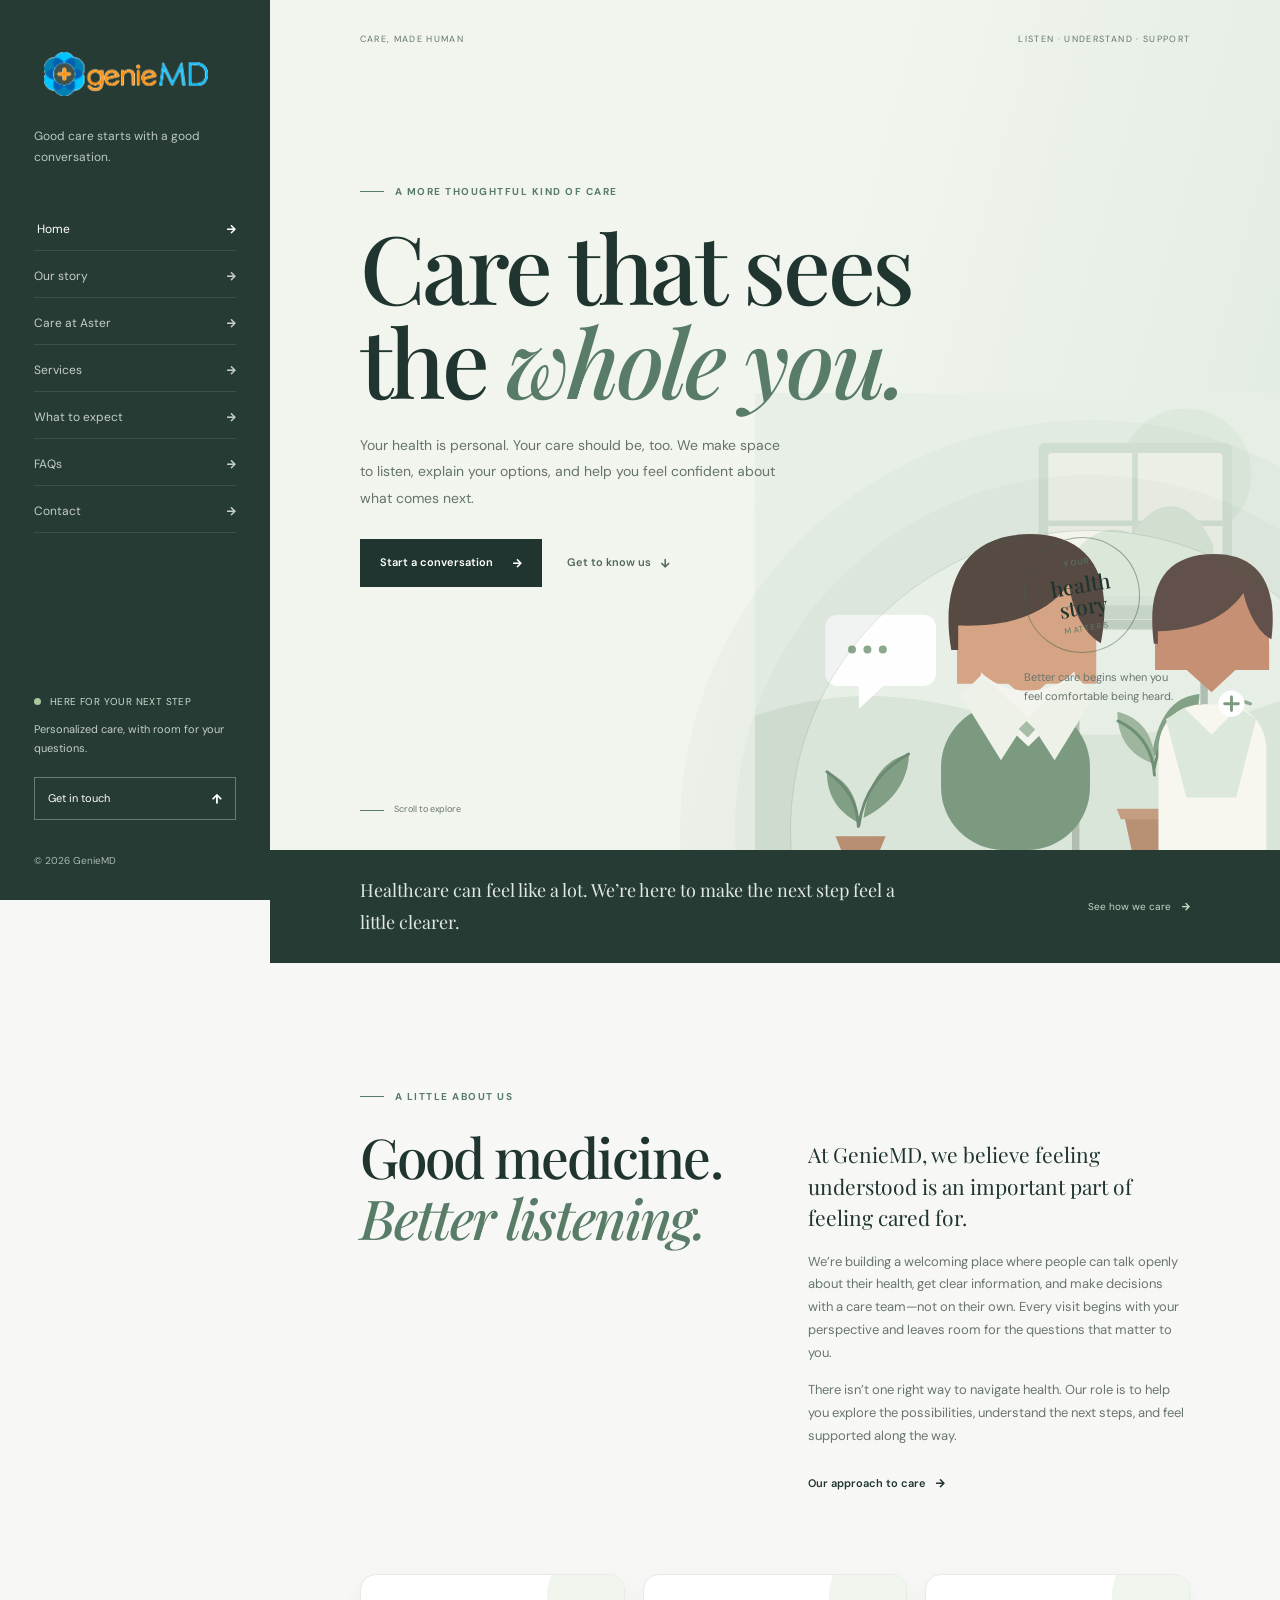
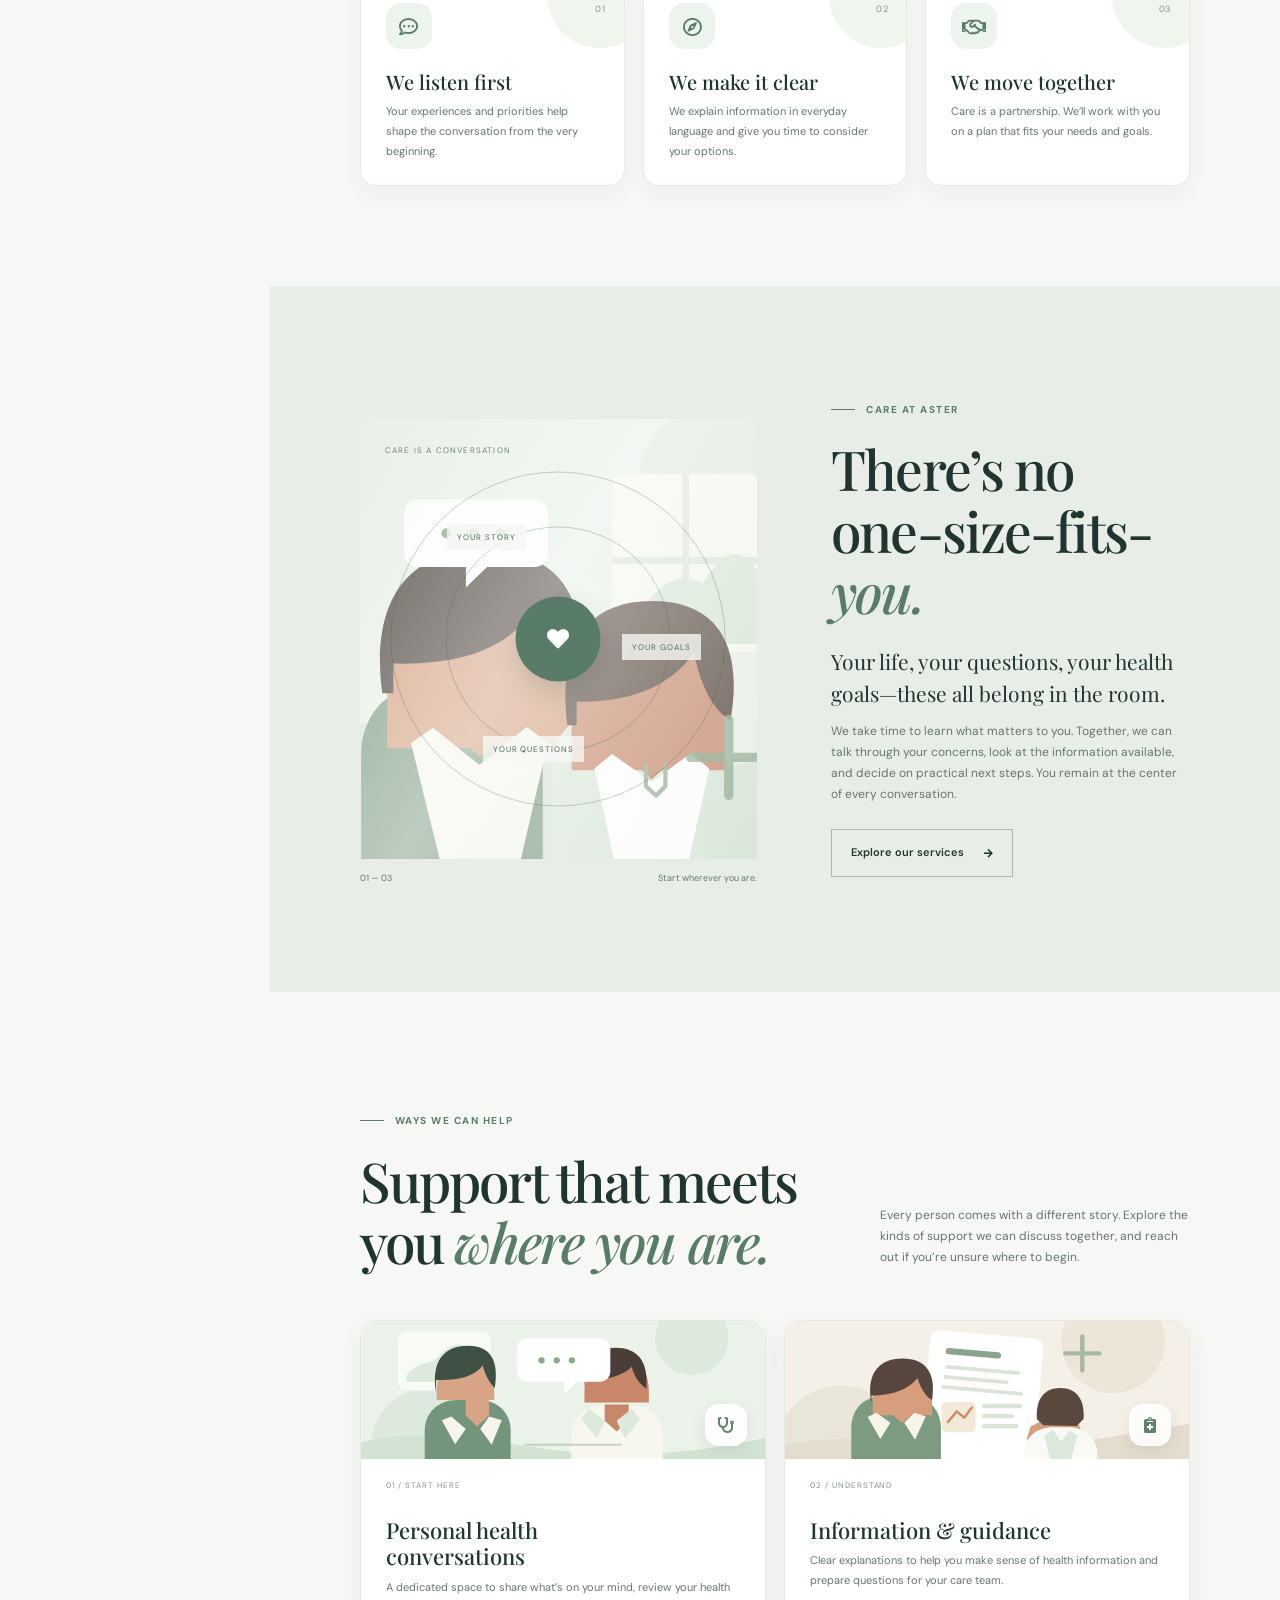
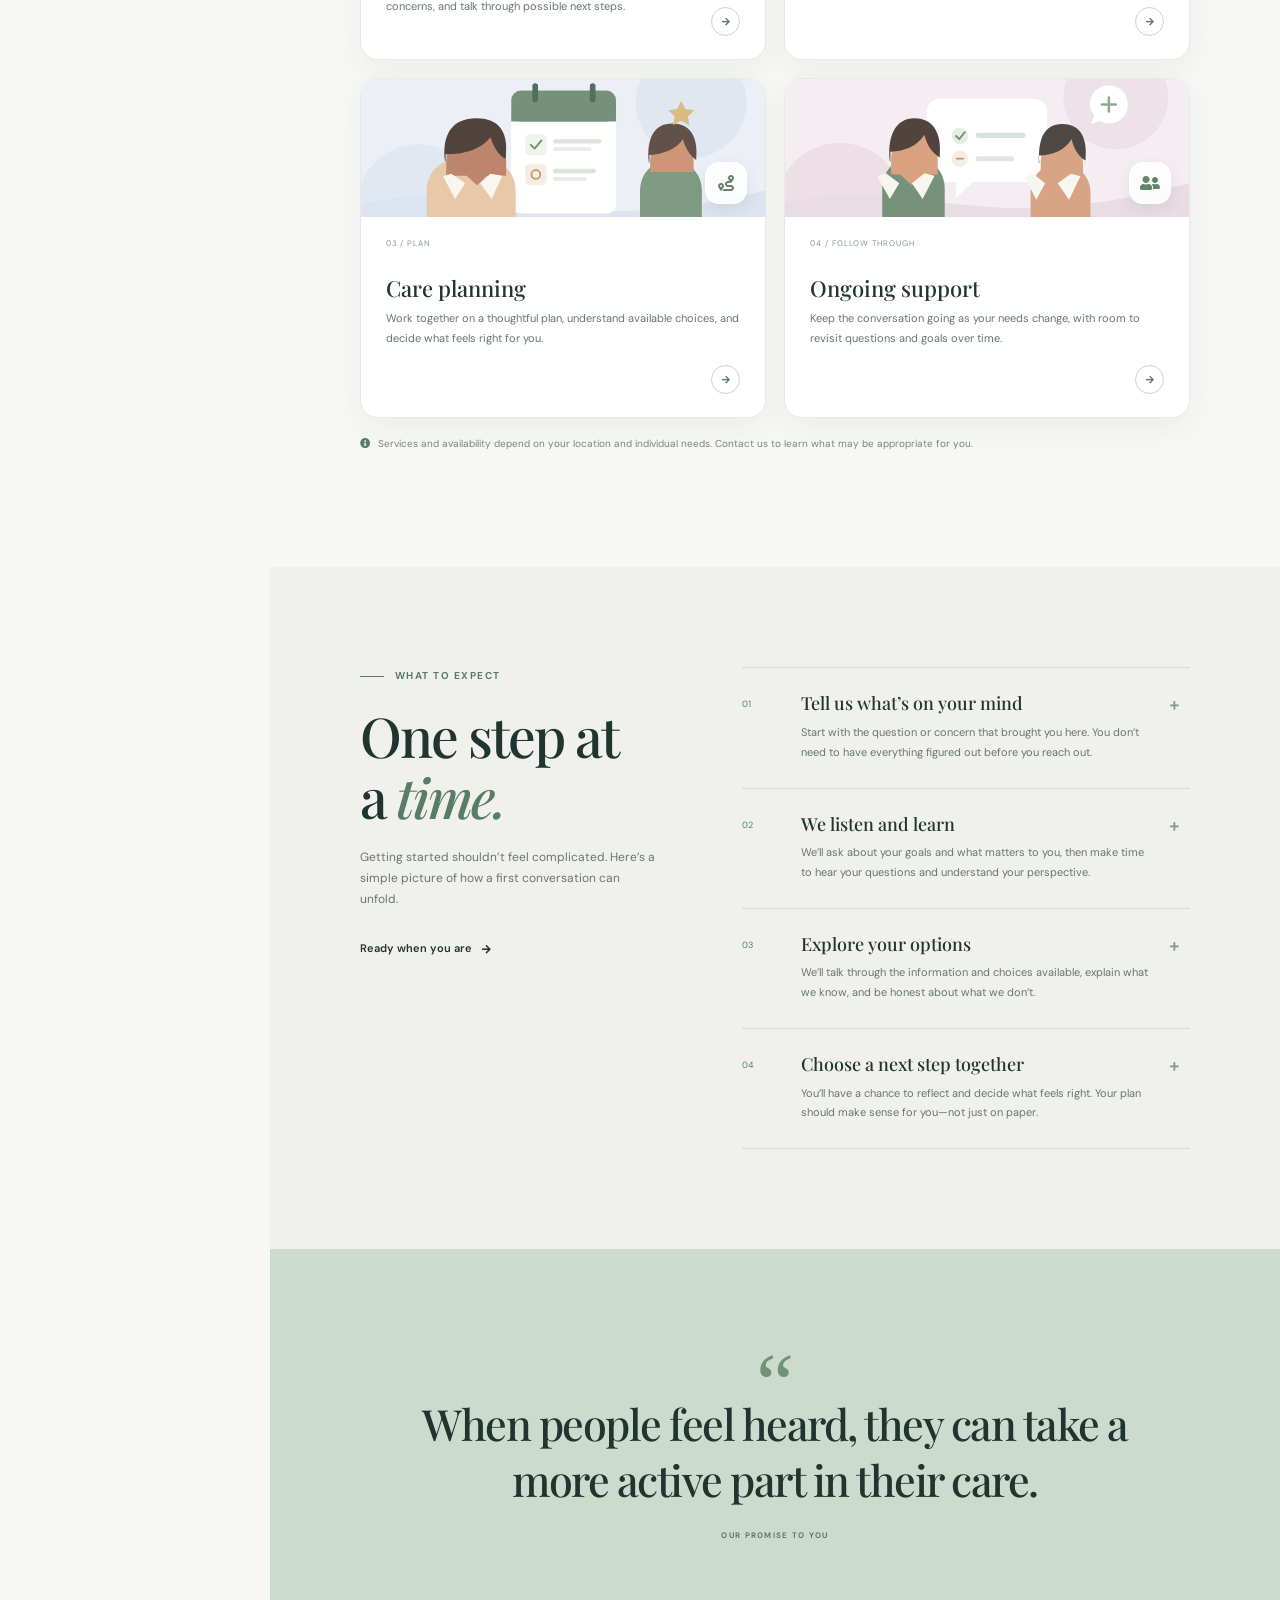
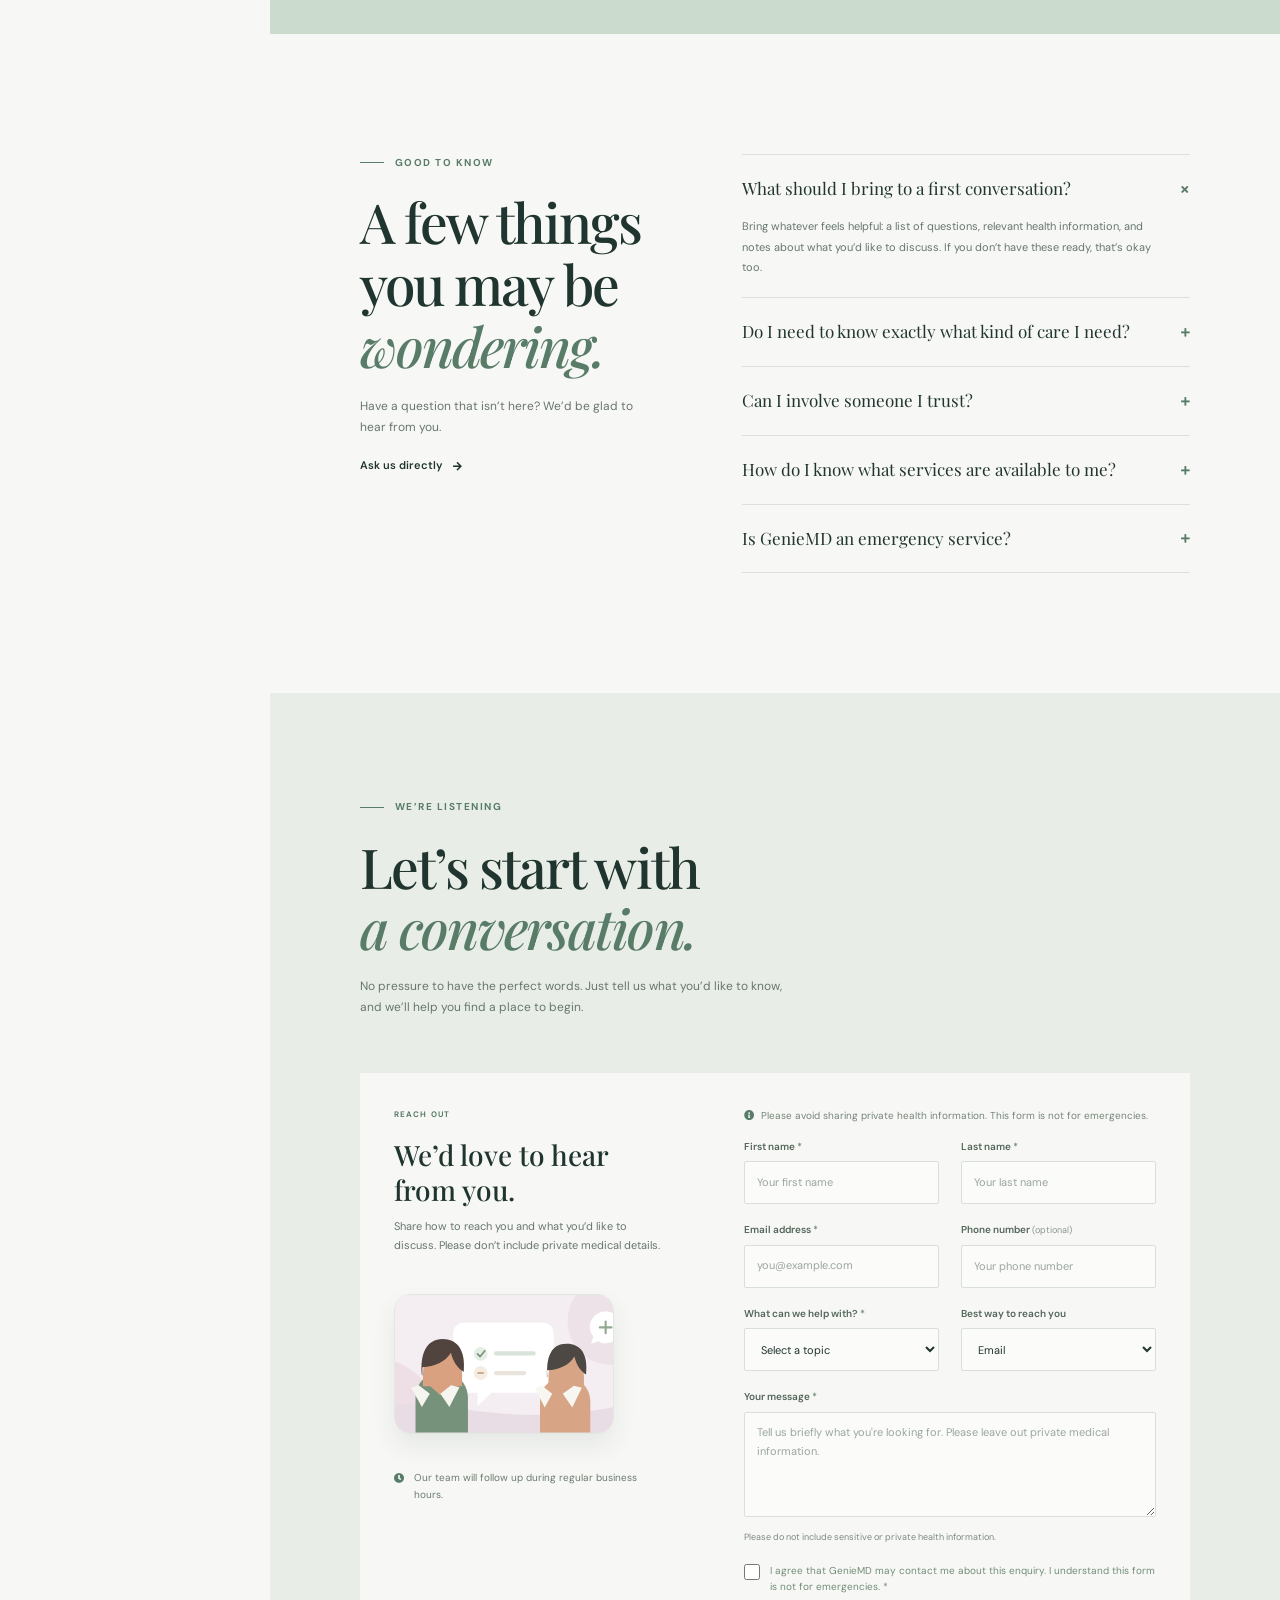
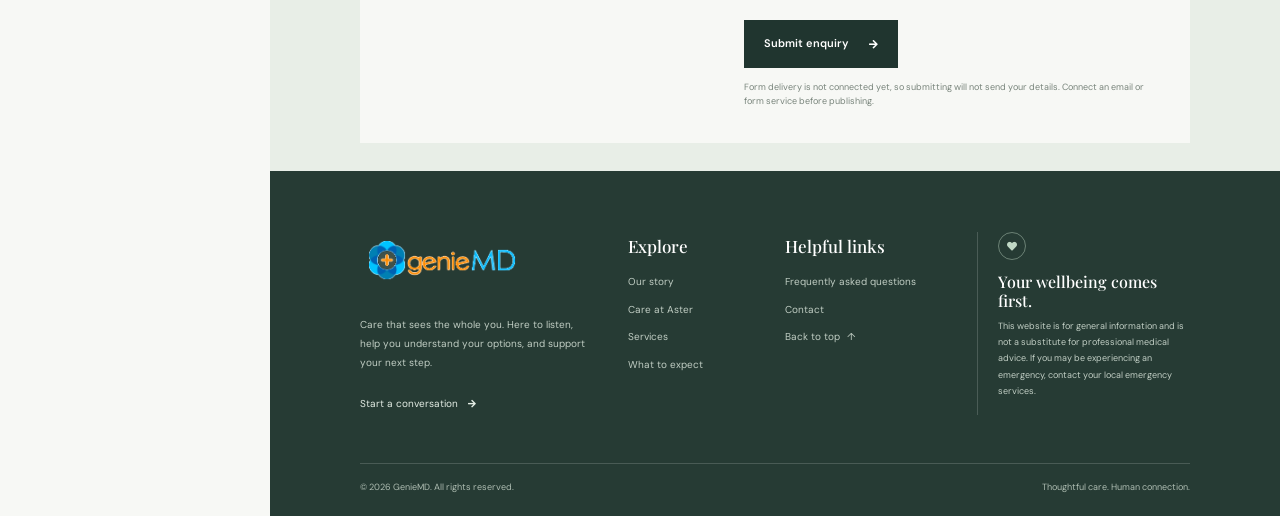
==== index.html @ 35a4fa25 "doc 1" ====
<!DOCTYPE html>
<html lang="en">
  <head>
    <meta charset="UTF-8" />
    <meta name="viewport" content="width=device-width, initial-scale=1.0" />
    <meta name="description" content="Thoughtful, whole-person care that helps you feel heard, informed, and supported at every step." />
    <meta name="theme-color" content="#f7f8f5" />
    <title>GenieMD | Care that sees the whole you</title>
    <link rel="stylesheet" href="css/all.min.css" />
    <link rel="stylesheet" href="css/bootstrap.min.css" />
    <link rel="stylesheet" href="css/clinic.css" />
  </head>
  <body>
    <button class="menu-toggle" type="button" aria-label="Open navigation" aria-expanded="false">
      <i class="fas fa-bars" aria-hidden="true"></i>
    </button>
    <div class="page-shell">
      <aside class="sidebar" id="site-navigation">
        <a class="brand" href="#home" aria-label="GenieMD home">
          <img class="brand-logo" src="img/geniemd-logo.png" alt="GenieMD" />
        </a>
        <p class="sidebar-note">Good care starts with a good conversation.</p>
        <nav aria-label="Main navigation">
          <a class="nav-link active" href="#home"><span>Home</span><i class="fas fa-arrow-right"></i></a>
          <a class="nav-link" href="#about"><span>Our story</span><i class="fas fa-arrow-right"></i></a>
          <a class="nav-link" href="#care"><span>Care at Aster</span><i class="fas fa-arrow-right"></i></a>
          <a class="nav-link" href="#services"><span>Services</span><i class="fas fa-arrow-right"></i></a>
          <a class="nav-link" href="#approach"><span>What to expect</span><i class="fas fa-arrow-right"></i></a>
          <a class="nav-link" href="#faq"><span>FAQs</span><i class="fas fa-arrow-right"></i></a>
          <a class="nav-link" href="#contact"><span>Contact</span><i class="fas fa-arrow-right"></i></a>
        </nav>
        <div class="sidebar-bottom">
          <span class="open-indicator"><span></span> Here for your next step</span>
          <p>Personalized care, with room for your questions.</p>
          <a class="sidebar-cta" href="#contact">Get in touch <i class="fas fa-arrow-up"></i></a>
          <small>© 2026 GenieMD</small>
        </div>
      </aside>

      <main>
        <section class="hero section" id="home">
          <img class="hero-illustration" src="img/hero-care.svg" alt="" aria-hidden="true" />
          <div class="hero-topline"><span>CARE, MADE HUMAN</span><span>LISTEN · UNDERSTAND · SUPPORT</span></div>
          <div class="hero-content">
            <p class="eyebrow"><span class="eyebrow-line"></span> A more thoughtful kind of care</p>
            <h1>Care that sees<br />the <em>whole you.</em></h1>
            <p class="hero-copy">Your health is personal. Your care should be, too. We make space to listen, explain your options, and help you feel confident about what comes next.</p>
            <div class="hero-actions">
              <a class="button button-dark" href="#contact">Start a conversation <i class="fas fa-arrow-right"></i></a>
              <a class="text-link" href="#about">Get to know us <i class="fas fa-arrow-down"></i></a>
            </div>
          </div>
          <div class="hero-aside">
            <div class="hero-stamp"><span>YOUR</span><strong>health<br />story</strong><span>MATTERS</span></div>
            <p>Better care begins when you feel comfortable being heard.</p>
          </div>
          <a class="scroll-cue" href="#about"><span></span> Scroll to explore</a>
        </section>

        <section class="intro-band">
          <p>Healthcare can feel like a lot. We’re here to make the next step feel a little clearer.</p>
          <a href="#care">See how we care <i class="fas fa-arrow-right"></i></a>
        </section>

        <section class="section story-section" id="about">
          <div class="section-heading">
            <p class="eyebrow"><span class="eyebrow-line"></span> A little about us</p>
            <h2>Good medicine.<br /><em>Better listening.</em></h2>
          </div>
          <div class="story-copy">
            <p class="lead-copy">At GenieMD, we believe feeling understood is an important part of feeling cared for.</p>
            <p>We’re building a welcoming place where people can talk openly about their health, get clear information, and make decisions with a care team—not on their own. Every visit begins with your perspective and leaves room for the questions that matter to you.</p>
            <p>There isn’t one right way to navigate health. Our role is to help you explore the possibilities, understand the next steps, and feel supported along the way.</p>
            <a class="text-link dark-link" href="#approach">Our approach to care <i class="fas fa-arrow-right"></i></a>
          </div>
          <div class="values-row">
            <article class="value-card"><span>01</span><i class="far fa-comment-dots"></i><h3>We listen first</h3><p>Your experiences and priorities help shape the conversation from the very beginning.</p></article>
            <article class="value-card"><span>02</span><i class="far fa-compass"></i><h3>We make it clear</h3><p>We explain information in everyday language and give you time to consider your options.</p></article>
            <article class="value-card"><span>03</span><i class="far fa-handshake"></i><h3>We move together</h3><p>Care is a partnership. We’ll work with you on a plan that fits your needs and goals.</p></article>
          </div>
        </section>

        <section class="care-section section" id="care">
          <div class="care-visual">
            <div class="care-visual-inner">
              <img class="care-visual-art" src="img/care-team.svg" alt="A patient and care professional talking together" loading="lazy" />
              <span class="care-visual-wash" aria-hidden="true"></span>
              <span class="visual-label">CARE IS A CONVERSATION</span>
              <div class="orbit orbit-one"></div><div class="orbit orbit-two"></div>
              <div class="orbit-center"><i class="fas fa-heart"></i></div>
              <span class="orbit-word word-one">YOUR STORY</span><span class="orbit-word word-two">YOUR GOALS</span>
              <span class="orbit-word word-three">YOUR QUESTIONS</span>
            </div>
            <div class="visual-caption"><span>01 — 03</span><span>Start wherever you are.</span></div>
          </div>
          <div class="care-copy">
            <p class="eyebrow"><span class="eyebrow-line"></span> Care at Aster</p>
            <h2>There’s no<br />one-size-fits-<em>you.</em></h2>
            <p class="lead-copy">Your life, your questions, your health goals—these all belong in the room.</p>
            <p>We take time to learn what matters to you. Together, we can talk through your concerns, look at the information available, and decide on practical next steps. You remain at the center of every conversation.</p>
            <a class="button button-outline" href="#services">Explore our services <i class="fas fa-arrow-right"></i></a>
          </div>
        </section>

        <section class="services-section section" id="services">
          <div class="section-heading section-heading-wide">
            <div><p class="eyebrow"><span class="eyebrow-line"></span> Ways we can help</p><h2>Support that meets<br />you <em>where you are.</em></h2></div>
            <p>Every person comes with a different story. Explore the kinds of support we can discuss together, and reach out if you’re unsure where to begin.</p>
          </div>
          <div class="service-grid">
            <article class="service-card service-featured">
              <div class="service-art"><img src="img/service-conversation.svg" alt="A patient and care professional having a friendly conversation" loading="lazy" /><span class="service-icon"><i class="fas fa-stethoscope" aria-hidden="true"></i></span></div>
              <div class="service-number">01 / START HERE</div>
              <h3>Personal health conversations</h3>
              <p>A dedicated space to share what’s on your mind, review your health concerns, and talk through possible next steps.</p>
              <a href="#contact" aria-label="Ask about personal health conversations"><i class="fas fa-arrow-right"></i></a>
            </article>
            <article class="service-card">
              <div class="service-art"><img src="img/service-guidance.svg" alt="A care professional explaining a health report" loading="lazy" /><span class="service-icon"><i class="fas fa-notes-medical" aria-hidden="true"></i></span></div>
              <div class="service-number">02 / UNDERSTAND</div>
              <h3>Information &amp; guidance</h3>
              <p>Clear explanations to help you make sense of health information and prepare questions for your care team.</p>
              <a href="#contact" aria-label="Ask about information and guidance"><i class="fas fa-arrow-right"></i></a>
            </article>
            <article class="service-card">
              <div class="service-art"><img src="img/service-planning.svg" alt="A care plan with a calendar and check marks" loading="lazy" /><span class="service-icon"><i class="fas fa-route" aria-hidden="true"></i></span></div>
              <div class="service-number">03 / PLAN</div>
              <h3>Care planning</h3>
              <p>Work together on a thoughtful plan, understand available choices, and decide what feels right for you.</p>
              <a href="#contact" aria-label="Ask about care planning"><i class="fas fa-arrow-right"></i></a>
            </article>
            <article class="service-card">
              <div class="service-art"><img src="img/service-support.svg" alt="A care team staying connected and offering ongoing support" loading="lazy" /><span class="service-icon"><i class="fas fa-user-friends" aria-hidden="true"></i></span></div>
              <div class="service-number">04 / FOLLOW THROUGH</div>
              <h3>Ongoing support</h3>
              <p>Keep the conversation going as your needs change, with room to revisit questions and goals over time.</p>
              <a href="#contact" aria-label="Ask about ongoing support"><i class="fas fa-arrow-right"></i></a>
            </article>
          </div>
          <p class="service-note"><i class="fas fa-info-circle"></i> Services and availability depend on your location and individual needs. Contact us to learn what may be appropriate for you.</p>
        </section>

        <section class="approach-section section" id="approach">
          <div class="approach-heading">
            <p class="eyebrow"><span class="eyebrow-line"></span> What to expect</p>
            <h2>One step at<br />a <em>time.</em></h2>
            <p>Getting started shouldn’t feel complicated. Here’s a simple picture of how a first conversation can unfold.</p>
            <a class="text-link dark-link" href="#contact">Ready when you are <i class="fas fa-arrow-right"></i></a>
          </div>
          <div class="steps-list">
            <article class="step"><span class="step-index">01</span><div><h3>Tell us what’s on your mind</h3><p>Start with the question or concern that brought you here. You don’t need to have everything figured out before you reach out.</p></div><i class="fas fa-plus"></i></article>
            <article class="step"><span class="step-index">02</span><div><h3>We listen and learn</h3><p>We’ll ask about your goals and what matters to you, then make time to hear your questions and understand your perspective.</p></div><i class="fas fa-plus"></i></article>
            <article class="step"><span class="step-index">03</span><div><h3>Explore your options</h3><p>We’ll talk through the information and choices available, explain what we know, and be honest about what we don’t.</p></div><i class="fas fa-plus"></i></article>
            <article class="step"><span class="step-index">04</span><div><h3>Choose a next step together</h3><p>You’ll have a chance to reflect and decide what feels right. Your plan should make sense for you—not just on paper.</p></div><i class="fas fa-plus"></i></article>
          </div>
        </section>

        <section class="quote-section">
          <span class="quote-mark">“</span>
          <blockquote>When people feel heard, they can take a more active part in their care.</blockquote>
          <p>OUR PROMISE TO YOU</p>
        </section>

        <section class="faq-section section" id="faq">
          <div class="faq-heading">
            <p class="eyebrow"><span class="eyebrow-line"></span> Good to know</p>
            <h2>A few things<br />you may be <em>wondering.</em></h2>
            <p>Have a question that isn’t here? We’d be glad to hear from you.</p>
            <a class="text-link dark-link" href="#contact">Ask us directly <i class="fas fa-arrow-right"></i></a>
          </div>
          <div class="faq-list">
            <details open><summary>What should I bring to a first conversation?<i class="fas fa-plus"></i></summary><p>Bring whatever feels helpful: a list of questions, relevant health information, and notes about what you’d like to discuss. If you don’t have these ready, that’s okay too.</p></details>
            <details><summary>Do I need to know exactly what kind of care I need?<i class="fas fa-plus"></i></summary><p>No. It’s completely fine to start with a question or a general concern. We can learn more about what you’re looking for and discuss appropriate next steps.</p></details>
            <details><summary>Can I involve someone I trust?<i class="fas fa-plus"></i></summary><p>You can let us know if you’d like a support person involved in a conversation. We’ll talk with you about your preferences and respect your privacy.</p></details>
            <details><summary>How do I know what services are available to me?<i class="fas fa-plus"></i></summary><p>Availability can depend on where you live and your individual circumstances. Contact us and we can explain what options may be available in your area.</p></details>
            <details><summary>Is GenieMD an emergency service?<i class="fas fa-plus"></i></summary><p>No. If you may be experiencing a medical emergency, contact your local emergency services or go to the nearest emergency department now.</p></details>
          </div>
        </section>

        <section class="contact-section section" id="contact">
          <div class="contact-top">
            <p class="eyebrow"><span class="eyebrow-line"></span> We’re listening</p>
            <h2>Let’s start with<br /><em>a conversation.</em></h2>
            <p>No pressure to have the perfect words. Just tell us what you’d like to know, and we’ll help you find a place to begin.</p>
          </div>
          <div class="contact-bottom">
            <div class="contact-card"><span>REACH OUT</span><h3>We’d love to hear from you.</h3><p>Share how to reach you and what you’d like to discuss. Please don’t include private medical details.</p><img class="contact-art" src="img/service-support.svg" alt="A care team offering ongoing support" loading="lazy" /><div class="contact-detail"><i class="fas fa-clock"></i><span>Our team will follow up during regular business hours.</span></div></div>
            <form class="contact-form" id="contact-form">
              <p class="form-notice"><i class="fas fa-info-circle"></i> Please avoid sharing private health information. This form is not for emergencies.</p>
              <div class="form-grid">
                <div class="form-field">
                  <label for="contact-first-name">First name <span aria-hidden="true">*</span></label>
                  <input id="contact-first-name" name="first_name" type="text" placeholder="Your first name" autocomplete="given-name" required />
                </div>
                <div class="form-field">
                  <label for="contact-last-name">Last name <span aria-hidden="true">*</span></label>
                  <input id="contact-last-name" name="last_name" type="text" placeholder="Your last name" autocomplete="family-name" required />
                </div>
                <div class="form-field">
                  <label for="contact-email">Email address <span aria-hidden="true">*</span></label>
                  <input id="contact-email" name="email" type="email" placeholder="you@example.com" autocomplete="email" required />
                </div>
                <div class="form-field">
                  <label for="contact-phone">Phone number <span class="optional-label">(optional)</span></label>
                  <input id="contact-phone" name="phone" type="tel" placeholder="Your phone number" autocomplete="tel" />
                </div>
                <div class="form-field">
                  <label for="contact-topic">What can we help with? <span aria-hidden="true">*</span></label>
                  <select id="contact-topic" name="topic" required>
                    <option value="" selected disabled>Select a topic</option>
                    <option value="general-question">General question</option>
                    <option value="services">Services and availability</option>
                    <option value="getting-started">Getting started</option>
                    <option value="follow-up">Following up</option>
                    <option value="other">Something else</option>
                  </select>
                </div>
                <div class="form-field">
                  <label for="contact-preference">Best way to reach you</label>
                  <select id="contact-preference" name="contact_preference">
                    <option value="email" selected>Email</option>
                    <option value="phone">Phone</option>
                    <option value="either">Either is fine</option>
                  </select>
                </div>
                <div class="form-field form-field-full">
                  <label for="contact-message">Your message <span aria-hidden="true">*</span></label>
                  <textarea id="contact-message" name="message" rows="4" maxlength="1000" placeholder="Tell us briefly what you're looking for. Please leave out private medical information." required></textarea>
                  <span class="field-hint">Please do not include sensitive or private health information.</span>
                </div>
                <div class="form-field form-field-full">
                  <label class="consent-label" for="contact-consent">
                    <input id="contact-consent" name="consent" type="checkbox" required />
                    <span>I agree that GenieMD may contact me about this enquiry. I understand this form is not for emergencies. <span aria-hidden="true">*</span></span>
                  </label>
                </div>
              </div>
              <button class="button button-dark" type="submit">Submit enquiry <i class="fas fa-arrow-right"></i></button>
              <p class="form-status" id="contact-form-status" role="status" aria-live="polite"></p>
              <p class="form-delivery-note">Form delivery is not connected yet, so submitting will not send your details. Connect an email or form service before publishing.</p>
            </form>
          </div>
        </section>
        <footer class="page-footer">
          <div class="footer-main">
            <div class="footer-about">
              <a class="brand footer-brand" href="#home" aria-label="GenieMD home">
                <img class="brand-logo" src="img/geniemd-logo.png" alt="GenieMD" />
              </a>
              <p>Care that sees the whole you. Here to listen, help you understand your options, and support your next step.</p>
              <a class="footer-contact-link" href="#contact">Start a conversation <i class="fas fa-arrow-right"></i></a>
            </div>
            <div class="footer-links">
              <h3>Explore</h3>
              <a href="#about">Our story</a>
              <a href="#care">Care at Aster</a>
              <a href="#services">Services</a>
              <a href="#approach">What to expect</a>
            </div>
            <div class="footer-links">
              <h3>Helpful links</h3>
              <a href="#faq">Frequently asked questions</a>
              <a href="#contact">Contact</a>
              <a href="#home">Back to top <span aria-hidden="true">↑</span></a>
            </div>
            <div class="footer-note">
              <span class="footer-note-icon"><i class="fas fa-heart" aria-hidden="true"></i></span>
              <h3>Your wellbeing comes first.</h3>
              <p>This website is for general information and is not a substitute for professional medical advice. If you may be experiencing an emergency, contact your local emergency services.</p>
            </div>
          </div>
          <div class="footer-bottom">
            <span>© 2026 GenieMD. All rights reserved.</span>
            <span>Thoughtful care. Human connection.</span>
          </div>
        </footer>
      </main>
    </div>
    <script src="js/clinic.js"></script>
  </body>
</html>
---- css/clinic.css ----
@import url("https://fonts.googleapis.com/css2?family=DM+Sans:wght@400;500;600;700&family=Playfair+Display:ital,wght@0,500;0,600;0,700;1,500;1,600&display=swap");

:root {
  --ink: #20352f;
  --muted: #68756f;
  --green: #597c68;
  --mint: #dce9df;
  --paper: #f7f8f5;
  --line: #dce1da;
}

html { scroll-behavior: smooth; scroll-padding-top: 30px; }
body { margin: 0; background: var(--paper); color: var(--ink); font-family: "DM Sans", Arial, sans-serif; font-size: 15px; line-height: 1.75; }
a { color: inherit; text-decoration: none; }
a:hover { color: var(--green); text-decoration: none; }
.page-shell { min-height: 100vh; }
.sidebar { position: fixed; z-index: 20; inset: 0 auto 0 0; width: 270px; padding: 42px 34px 28px; display: flex; flex-direction: column; background: #263b34; color: #fff; }
.brand { display: inline-flex; align-items: center; gap: 11px; color: white; font-size: 24px; font-weight: 700; letter-spacing: -1.3px; }
.brand:hover { color: white; }
.brand-logo { display: block; width: 185px; max-width: 100%; height: auto; }
.brand-mark { display: grid; place-items: center; width: 33px; height: 33px; border: 1px solid #8eae96; border-radius: 50%; color: #c0d8c5; font-size: 15px; }
.brand-light { color: #b7cabb; font-weight: 400; }
.sidebar-note { max-width: 185px; margin: 19px 0 40px; color: #bcc9c0; font-size: 12px; line-height: 1.8; }
.sidebar nav { display: grid; gap: 5px; }
.sidebar .nav-link { display: flex; align-items: center; justify-content: space-between; padding: 10px 0; color: #c4cec7; border-bottom: 1px solid rgba(255,255,255,.1); font-size: 12px; transition: color .2s ease; }
.sidebar .nav-link i { opacity: 0; font-size: 10px; transition: opacity .2s ease; }
.sidebar .nav-link:hover, .sidebar .nav-link.active { color: #fff; }
.sidebar .nav-link.active i, .sidebar .nav-link:hover i { opacity: 1; }
.sidebar-bottom { margin-top: auto; }
.open-indicator { display: flex; align-items: center; gap: 9px; margin-bottom: 10px; color: #ccdbd0; font-size: 10px; letter-spacing: .04em; text-transform: uppercase; }
.open-indicator span { width: 7px; height: 7px; border-radius: 50%; background: #a7c99e; }
.sidebar-bottom p { color: #c4cec7; font-size: 11px; line-height: 1.7; }
.sidebar-cta { display: flex; align-items: center; justify-content: space-between; margin: 19px 0 26px; padding: 11px 13px; border: 1px solid rgba(255,255,255,.32); color: white; font-size: 11px; }
.sidebar-cta:hover { background: #fff; color: var(--ink); }
.sidebar-bottom small { color: #aab9b0; font-size: 10px; }
main { margin-left: 270px; }
.section { padding: 100px max(7vw, 55px); }
.hero { position: relative; min-height: 690px; height: min(100vh, 850px); padding-top: 32px; overflow: hidden; background: linear-gradient(105deg, rgba(241,245,238,.98) 0%, rgba(241,245,238,.93) 48%, rgba(217,230,219,.75) 100%); }
.hero::after { position: absolute; right: -110px; bottom: -280px; width: 600px; height: 600px; border: 1px solid rgba(74,112,87,.2); border-radius: 50%; content: ""; box-shadow: 0 0 0 55px rgba(74,112,87,.04), 0 0 0 110px rgba(74,112,87,.035); }
.hero-illustration { position: absolute; right: 0; bottom: 0; z-index: 0; width: min(52vw, 560px); max-width: 52%; opacity: .96; pointer-events: none; }
.hero-topline { position: relative; z-index: 1; display: flex; justify-content: space-between; color: #63756a; font-size: 9px; letter-spacing: .15em; }
.hero-content { position: relative; z-index: 2; max-width: 590px; margin-top: clamp(95px, 15vh, 155px); }
.eyebrow { display: flex; align-items: center; gap: 11px; margin-bottom: 20px; color: var(--green); font-size: 10px; font-weight: 700; letter-spacing: .15em; text-transform: uppercase; }
.eyebrow-line { display: inline-block; width: 24px; height: 1px; background: var(--green); }
h1, h2, blockquote { margin: 0; font-family: "Playfair Display", Georgia, serif; font-weight: 500; letter-spacing: -.035em; }
h1 { font-size: clamp(56px, 7.4vw, 96px); line-height: .99; }
h1 em, h2 em { color: var(--green); font-weight: 500; }
.hero-copy { max-width: 420px; margin: 24px 0 27px; color: #65736b; font-size: 14px; line-height: 1.9; }
.hero-actions { display: flex; align-items: center; gap: 25px; }
.button { display: inline-flex; align-items: center; justify-content: center; gap: 20px; min-height: 48px; padding: 0 19px; border: 1px solid transparent; font-size: 11px; font-weight: 600; transition: all .2s ease; }
.button-dark { background: var(--ink); color: white; }
.button-dark:hover { background: var(--green); color: white; }
.button i, .text-link i { font-size: 10px; }
.text-link { display: inline-flex; align-items: center; gap: 10px; color: #52675b; font-size: 11px; font-weight: 600; }
.text-link:hover { color: var(--green); }
.hero-aside { position: absolute; z-index: 2; right: 8%; bottom: 15%; width: 175px; color: var(--muted); font-size: 11px; }
.hero-stamp { display: flex; flex-direction: column; justify-content: center; align-items: center; width: 116px; height: 116px; margin-bottom: 15px; border: 1px solid rgba(67,101,78,.5); border-radius: 50%; color: var(--green); transform: rotate(-9deg); }
.hero-stamp span { font-size: 8px; letter-spacing: .16em; }
.hero-stamp strong { margin: 4px 0; color: var(--ink); font-family: "Playfair Display", Georgia, serif; font-size: 21px; font-weight: 500; line-height: 1.05; text-align: center; }
.hero-aside p { max-width: 150px; }
.scroll-cue { position: absolute; z-index: 2; bottom: 32px; left: max(7vw, 55px); display: flex; align-items: center; gap: 10px; color: var(--muted); font-size: 9px; }
.scroll-cue span { width: 24px; height: 1px; background: var(--green); }
.intro-band { display: flex; align-items: center; justify-content: space-between; gap: 25px; padding: 25px max(7vw, 55px); background: #263b34; color: #fff; }
.intro-band p { max-width: 570px; margin: 0; color: #e1e8e2; font-family: "Playfair Display", Georgia, serif; font-size: 18px; }
.intro-band a { flex: 0 0 auto; color: #c7d8c9; font-size: 10px; }
.intro-band i { margin-left: 8px; font-size: 9px; }
.story-section { display: grid; grid-template-columns: 1fr 1fr; column-gap: 8%; padding-top: 125px; padding-bottom: 100px; }
h2 { font-size: clamp(38px, 4.3vw, 57px); line-height: 1.12; }
.story-copy { padding-top: 51px; color: var(--muted); font-size: 13px; }
.lead-copy { color: var(--ink); font-family: "Playfair Display", Georgia, serif; font-size: 21px; line-height: 1.5; }
.story-copy .lead-copy { margin-bottom: 17px; }
.story-copy p:not(.lead-copy) { margin-bottom: 15px; }
.dark-link { margin-top: 11px; color: var(--ink); }
.values-row { grid-column: 1 / -1; display: grid; grid-template-columns: repeat(3, 1fr); gap: 18px; margin-top: 80px; }
.value-card { position: relative; min-height: 210px; padding: 28px 25px 23px; overflow: hidden; border: 1px solid #e6ebe4; border-radius: 16px; background: #fff; box-shadow: 0 8px 24px rgba(32,53,47,.045); }
.value-card::after { position: absolute; top: -32px; right: -28px; width: 105px; height: 105px; border-radius: 50%; background: #f0f5ee; content: ""; }
.value-card > span { position: absolute; z-index: 1; top: 27px; right: 18px; color: #839487; font-size: 9px; letter-spacing: .1em; }
.value-card > i { position: relative; z-index: 1; display: grid; place-items: center; width: 46px; height: 46px; margin-bottom: 21px; border-radius: 15px; background: #edf4ed; color: var(--green); font-size: 19px; }
.value-card h3, .service-card h3, .step h3 { margin: 0 0 8px; font-family: "Playfair Display", Georgia, serif; font-size: 20px; font-weight: 500; }
.value-card p, .service-card p, .step p { margin: 0; color: var(--muted); font-size: 11px; line-height: 1.8; }
.care-section { display: grid; grid-template-columns: 1.05fr .95fr; gap: 9%; align-items: center; background: #e8eee7; }
.care-visual { position: relative; min-height: 440px; background: #d8e4d8; }
.care-visual-inner { position: absolute; inset: 0; overflow: hidden; background: radial-gradient(circle at center, #eff3ec 0, #e1e9df 58%, #d3e1d6 100%); }
.care-visual-art { position: absolute; inset: 0; width: 100%; height: 100%; object-fit: cover; opacity: .95; }
.care-visual-wash { position: absolute; inset: 0; background: linear-gradient(120deg, rgba(233,241,233,.12), rgba(255,255,255,.46) 45%, rgba(233,241,233,.12)); z-index: 1; }
.visual-label { position: absolute; z-index: 2; top: 24px; left: 25px; color: #718377; font-size: 8px; letter-spacing: .15em; }
.orbit { position: absolute; z-index: 2; top: 50%; left: 50%; border: 1px solid rgba(69,104,79,.29); border-radius: 50%; transform: translate(-50%,-50%); }
.orbit-one { width: 225px; height: 225px; }
.orbit-two { width: 335px; height: 335px; }
.orbit-center { position: absolute; z-index: 2; top: 50%; left: 50%; display: grid; place-items: center; width: 85px; height: 85px; border-radius: 50%; background: var(--green); color: #fff; font-size: 22px; transform: translate(-50%,-50%); box-shadow: 0 10px 24px rgba(46,80,57,.18); }
.orbit-word { position: absolute; z-index: 2; padding: 6px 10px; background: rgba(247,248,245,.8); color: #536d5b; font-size: 8px; letter-spacing: .12em; }
.word-one { top: 24%; left: 22%; }.word-two { right: 14%; top: 49%; }.word-three { bottom: 22%; left: 31%; }
.visual-caption { position: absolute; right: 0; bottom: -28px; left: 0; display: flex; justify-content: space-between; color: var(--muted); font-size: 9px; }
.care-copy { padding: 15px 0; }
.care-copy .lead-copy { margin: 23px 0 12px; }
.care-copy > p:not(.eyebrow):not(.lead-copy) { margin-bottom: 24px; color: var(--muted); font-size: 12px; }
.button-outline { border-color: #aab9ac; color: var(--ink); }
.button-outline:hover { background: var(--ink); color: #fff; }
.services-section { padding-top: 120px; padding-bottom: 115px; }
.section-heading-wide { display: flex; justify-content: space-between; align-items: end; gap: 35px; margin-bottom: 47px; }
.section-heading-wide > p { max-width: 310px; margin: 0 0 5px; color: var(--muted); font-size: 12px; }
.service-grid { display: grid; grid-template-columns: repeat(2, minmax(0, 1fr)); gap: 18px; }
.service-card { position: relative; min-height: 340px; padding: 0 25px 29px; overflow: hidden; border: 1px solid #e5eae3; border-radius: 18px; background: #fff; box-shadow: 0 9px 28px rgba(32,53,47,.055); }
.service-card::before { position: absolute; top: -54px; right: -48px; width: 155px; height: 155px; border-radius: 50%; background: #eef5ed; content: ""; transition: transform .45s cubic-bezier(.2,.7,.25,1); }
.service-card:nth-child(2)::before { background: #f5f0e8; }
.service-card:nth-child(3)::before { background: #edf1f7; }
.service-card:nth-child(4)::before { background: #f5edf1; }
.service-card:hover { background: #fff; }
.service-art { position: relative; height: 138px; margin: 0 -25px 19px; overflow: hidden; background: #eef5ed; }
.service-card:nth-child(2) .service-art { background: #f5f0e8; }
.service-card:nth-child(3) .service-art { background: #edf1f7; }
.service-card:nth-child(4) .service-art { background: #f5edf1; }
.service-art img { display: block; width: 100%; height: 100%; object-fit: cover; transition: transform .55s cubic-bezier(.2,.7,.25,1); }
.service-card:hover .service-art img { transform: scale(1.045); }
.service-number { position: relative; z-index: 1; margin-bottom: 25px; color: #87968a; font-size: 8px; letter-spacing: .12em; }
.service-icon { position: absolute; z-index: 1; right: 18px; bottom: 13px; display: grid; place-items: center; width: 42px; height: 42px; border: 1px solid rgba(255,255,255,.8); border-radius: 14px; background: rgba(255,255,255,.86); color: #64836d; font-size: 16px; box-shadow: 0 5px 15px rgba(32,53,47,.08); backdrop-filter: blur(5px); }
.service-card h3 { max-width: 250px; font-size: 22px; }
.service-card p { max-width: 370px; font-size: 11px; }
.service-card > a { position: absolute; right: 25px; bottom: 23px; display: grid; place-items: center; width: 29px; height: 29px; border: 1px solid #ccd5cd; border-radius: 50%; color: var(--green); font-size: 9px; }
.service-note { margin: 17px 0 0; color: #78867d; font-size: 10px; }
.service-note i { margin-right: 5px; color: var(--green); }
.approach-section { display: grid; grid-template-columns: .8fr 1.2fr; gap: 10%; background: #f0f1ed; }
.approach-heading > p:not(.eyebrow) { max-width: 300px; margin: 19px 0 18px; color: var(--muted); font-size: 12px; }
.steps-list { border-top: 1px solid #d6dcd5; }
.step { display: grid; grid-template-columns: 45px 1fr 20px; gap: 14px; align-items: start; padding: 25px 0; border-bottom: 1px solid #d6dcd5; }
.step-index { padding-top: 4px; color: var(--green); font-size: 9px; letter-spacing: .08em; }
.step h3 { font-size: 18px; }
.step p { max-width: 490px; }
.step > i { padding-top: 7px; color: #88988c; font-size: 10px; }
.quote-section { position: relative; overflow: hidden; padding: 92px 15%; background: #cbdccf; text-align: center; }
.quote-mark { display: block; height: 55px; color: #719178; font-family: Georgia, serif; font-size: 85px; line-height: 1; }
blockquote { max-width: 760px; margin: 0 auto 20px; font-size: clamp(28px, 4vw, 43px); line-height: 1.3; }
.quote-section p { margin: 0; color: #5c7965; font-size: 8px; font-weight: 700; letter-spacing: .16em; }
.faq-section { display: grid; grid-template-columns: .8fr 1.2fr; gap: 10%; padding-top: 120px; padding-bottom: 120px; }
.faq-heading > p:not(.eyebrow) { margin: 20px 0 7px; color: var(--muted); font-size: 12px; }
.faq-list { border-top: 1px solid var(--line); }
.faq-list details { padding: 19px 0; border-bottom: 1px solid var(--line); }
.faq-list summary { display: flex; align-items: center; justify-content: space-between; gap: 18px; color: var(--ink); cursor: pointer; font-family: "Playfair Display", Georgia, serif; font-size: 17px; list-style: none; }
.faq-list summary::-webkit-details-marker { display: none; }
.faq-list summary i { flex: 0 0 auto; color: var(--green); font-family: "Font Awesome 5 Free"; font-size: 10px; transition: transform .2s ease; }
.faq-list details[open] summary i { transform: rotate(45deg); }
.faq-list details p { max-width: 530px; margin: 12px 28px 0 0; color: var(--muted); font-size: 11px; line-height: 1.9; }
.contact-section { padding-top: 105px; padding-bottom: 28px; background: #e8eee7; }
.contact-top { max-width: 610px; margin-bottom: 55px; }
.contact-top > p:last-child { max-width: 430px; margin: 17px 0 0; color: var(--muted); font-size: 12px; }
.contact-bottom { display: grid; grid-template-columns: .8fr 1.2fr; gap: 10%; padding: 34px; background: #f7f8f5; }
.contact-card { display: flex; flex-direction: column; }
.contact-card > span { color: var(--green); font-size: 8px; font-weight: 700; letter-spacing: .15em; }
.contact-card h3 { max-width: 260px; margin: 16px 0 10px; font-family: "Playfair Display", Georgia, serif; font-size: 28px; font-weight: 500; line-height: 1.25; }
.contact-card > p { max-width: 310px; color: var(--muted); font-size: 11px; }
.contact-art { width: min(100%, 220px); height: 140px; margin-top: 22px; border: 1px solid #dfe9df; border-radius: 16px; object-fit: cover; box-shadow: 0 12px 25px rgba(32,53,47,.08); }
.contact-detail { display: flex; align-items: start; gap: 10px; margin-top: 35px; color: #6b7b70; font-size: 10px; }
.contact-detail i { padding-top: 4px; color: var(--green); }
.contact-form { display: grid; grid-template-columns: 1fr; }
.form-notice { margin: 0 0 13px; color: #77847b; font-size: 10px; }
.form-notice i { margin-right: 4px; color: var(--green); }
.form-grid { display: grid; grid-template-columns: repeat(2, minmax(0, 1fr)); gap: 17px 22px; }
.form-field { min-width: 0; }
.form-field-full { grid-column: 1 / -1; }
.contact-form label { display: block; margin: 0 0 6px; color: #53655a; font-size: 10px; font-weight: 600; }
.contact-form label > span:not(.optional-label) { color: #728d77; }
.optional-label { color: #8a958d; font-size: 9px; font-weight: 400; }
.contact-form input:not([type="checkbox"]), .contact-form select, .contact-form textarea { width: 100%; min-height: 43px; padding: 10px 12px; border: 1px solid #d8e0d8; border-radius: 2px; outline: 0; background: #fbfcfa; color: var(--ink); font: inherit; font-size: 11px; transition: border-color .2s ease, box-shadow .2s ease; }
.contact-form textarea { min-height: 105px; resize: vertical; }
.contact-form input::placeholder, .contact-form textarea::placeholder { color: #9aa59d; }
.contact-form input:focus, .contact-form select:focus, .contact-form textarea:focus { border-color: #78977e; box-shadow: 0 0 0 3px rgba(120,151,126,.12); }
.contact-form input:invalid:not(:placeholder-shown), .contact-form input:focus:invalid { border-color: #a8584f; }
.field-hint { display: block; margin-top: 5px; color: #7c8980; font-size: 9px; }
.consent-label { display: flex !important; align-items: flex-start; gap: 10px; color: #627168 !important; font-size: 10px !important; font-weight: 400 !important; line-height: 1.6; }
.consent-label input { flex: 0 0 auto; width: 16px; height: 16px; margin: 1px 0 0; accent-color: var(--green); }
.contact-form .button { justify-self: start; margin-top: 19px; }
.form-status { min-height: 0; margin: 0; color: #8a3f37; font-size: 10px; }
.form-status:not(:empty) { margin-top: 12px; }
.form-delivery-note { margin: 12px 0 0; color: #78847b; font-size: 9px; line-height: 1.6; }
.page-footer { padding: 61px max(7vw, 55px) 20px; background: #263b34; color: #d5dfd7; }
.footer-main { display: grid; grid-template-columns: 1.35fr .7fr .9fr 1.25fr; gap: 38px; padding-bottom: 48px; }
.footer-about { max-width: 270px; }
.footer-brand { color: #fff; font-size: 21px; }
.footer-brand:hover { color: #fff; }
.footer-brand .brand-logo { width: 165px; }
.footer-brand .brand-mark { width: 31px; height: 31px; color: #c0d8c5; font-size: 13px; }
.footer-about > p { margin: 17px 0; color: #c1cec4; font-size: 10px; line-height: 1.9; }
.footer-contact-link { display: inline-flex; align-items: center; gap: 10px; color: #e5eee6; font-size: 10px; }
.footer-contact-link:hover { color: #b7d0ba; }
.footer-contact-link i { font-size: 9px; transition: transform .2s ease; }
.footer-contact-link:hover i { transform: translateX(3px); }
.footer-links { display: flex; flex-direction: column; align-items: flex-start; gap: 10px; }
.footer-links h3, .footer-note h3 { margin: 4px 0 7px; color: #fff; font-family: "Playfair Display", Georgia, serif; font-size: 17px; font-weight: 500; }
.footer-links > a { color: #c1cec4; font-size: 10px; transition: color .2s ease, transform .2s ease; }
.footer-links > a:hover { color: #fff; transform: translateX(2px); }
.footer-links > a span { margin-left: 4px; }
.footer-note { padding-left: 20px; border-left: 1px solid rgba(255,255,255,.17); }
.footer-note-icon { display: grid; place-items: center; width: 28px; height: 28px; margin-bottom: 12px; border: 1px solid rgba(190,216,195,.45); border-radius: 50%; color: #c0d8c5; font-size: 10px; }
.footer-note h3 { margin-bottom: 8px; font-size: 16px; }
.footer-note p { margin: 0; color: #c1cec4; font-size: 9px; line-height: 1.8; }
.footer-bottom { display: flex; justify-content: space-between; gap: 20px; padding-top: 16px; border-top: 1px solid rgba(255,255,255,.16); color: #aebdb2; font-size: 9px; }
.menu-toggle { display: none; }

/* Restrained motion adds polish without competing with the content. */
@keyframes hero-rise {
  from { opacity: 0; transform: translateY(22px); }
  to { opacity: 1; transform: translateY(0); }
}
@keyframes stamp-float {
  0%, 100% { transform: rotate(-9deg) translateY(0); }
  50% { transform: rotate(-6deg) translateY(-5px); }
}
@keyframes orbit-breathe {
  0%, 100% { opacity: .68; transform: translate(-50%, -50%) scale(.98); }
  50% { opacity: 1; transform: translate(-50%, -50%) scale(1.025); }
}
.hero-content { animation: hero-rise .85s cubic-bezier(.2,.7,.25,1) both; }
.hero-aside { animation: hero-rise .85s .2s cubic-bezier(.2,.7,.25,1) both; }
.hero-stamp { animation: stamp-float 6s ease-in-out infinite; }
.orbit-two { animation: orbit-breathe 7s ease-in-out infinite; }
.orbit-center { animation: orbit-breathe 5s ease-in-out infinite reverse; }
.service-card.reveal, .value-card.reveal { transition: opacity .7s ease, transform .35s ease, box-shadow .35s ease, border-color .35s ease; }
.service-card.reveal.is-visible:hover, .value-card.reveal.is-visible:hover { transform: translateY(-7px); border-color: #d5e1d5; box-shadow: 0 18px 36px rgba(32,53,47,.11); }
.service-card:hover::before { transform: scale(1.16); }
.service-card .service-icon, .value-card > i { transition: transform .35s cubic-bezier(.2,.7,.25,1), box-shadow .35s ease; }
.service-card:hover .service-icon, .value-card:hover > i { transform: translateY(-4px) rotate(-5deg); box-shadow: 0 9px 18px rgba(32,53,47,.1); }
.button, .sidebar-cta, .service-card > a { transition: color .25s ease, background-color .25s ease, border-color .25s ease, transform .25s ease, box-shadow .25s ease; }
.button:not(:disabled):hover { transform: translateY(-2px); box-shadow: 0 8px 20px rgba(32,53,47,.14); }
.button i, .text-link i, .sidebar-cta i, .service-card > a i { transition: transform .25s ease; }
.button:hover i, .text-link:hover i, .sidebar-cta:hover i, .service-card > a:hover i { transform: translateX(3px); }
.service-card:hover > a { border-color: var(--green); background: var(--green); color: white; transform: translateX(2px); }
.sidebar .nav-link span { transition: transform .2s ease; }
.sidebar .nav-link:hover span, .sidebar .nav-link.active span { transform: translateX(3px); }
.eyebrow-line { transform-origin: left center; transition: width .35s ease; }
.section:hover > .section-heading .eyebrow-line,
.section:hover > .approach-heading .eyebrow-line { width: 34px; }
.reveal { opacity: 0; transform: translateY(24px); transition: opacity .7s ease, transform .7s cubic-bezier(.2,.7,.25,1); transition-delay: var(--reveal-delay, 0ms); }
.reveal.is-visible { opacity: 1; transform: translateY(0); }
:focus-visible { outline: 2px solid #78977e; outline-offset: 4px; }
@media (prefers-reduced-motion: reduce) {
  html { scroll-behavior: auto; }
  *, *::before, *::after { scroll-behavior: auto !important; animation-duration: .01ms !important; animation-iteration-count: 1 !important; transition-duration: .01ms !important; }
  .reveal { opacity: 1; transform: none; }
}

@media (min-width: 1500px) {
  .section { padding-right: 9vw; padding-left: 9vw; }
}
@media (max-width: 1100px) {
  .sidebar { width: 235px; padding-right: 27px; padding-left: 27px; }
  main { margin-left: 235px; }
  .section { padding-right: 6vw; padding-left: 6vw; }
  .hero-aside { right: 5%; }
  .story-section, .care-section, .approach-section, .faq-section { column-gap: 6%; }
}
@media (max-width: 767px) {
  .sidebar { width: min(300px, 86vw); padding: 35px 30px 25px; transform: translateX(-100%); transition: transform .25s ease; }
  .sidebar.is-open { transform: translateX(0); }
  main { margin-left: 0; }
  .menu-toggle { position: fixed; z-index: 30; top: 17px; right: 17px; display: grid; place-items: center; width: 42px; height: 42px; border: 0; border-radius: 50%; background: var(--ink); color: white; }
  .section { padding: 76px 25px; }
  .hero { min-height: 740px; height: auto; padding-top: 28px; }
  .hero-topline { padding-right: 49px; font-size: 7px; }
  .hero-content { margin-top: 130px; }
  .hero-aside { right: 25px; bottom: 65px; width: 130px; font-size: 9px; }
  .hero-stamp { width: 85px; height: 85px; }
  .hero-stamp strong { font-size: 16px; }
  .hero-stamp span { font-size: 6px; }
  .scroll-cue { left: 25px; bottom: 37px; }
  .intro-band { align-items: start; flex-direction: column; padding: 23px 25px; }
  .intro-band p { font-size: 16px; }
  .story-section, .care-section, .approach-section, .faq-section { grid-template-columns: 1fr; gap: 35px; }
  .story-copy { padding-top: 0; }
  .values-row { grid-template-columns: 1fr; gap: 0; margin-top: 45px; }
  .value-card { min-height: 0; padding: 22px 20px; }
  .value-card > i { margin-bottom: 13px; }
  .care-visual { min-height: 350px; }
  .section-heading-wide { align-items: start; flex-direction: column; gap: 17px; }
  .service-grid { grid-template-columns: 1fr; }
  .service-card { min-height: 320px; }
  .service-art { height: 145px; }
  .step { grid-template-columns: 32px 1fr 14px; gap: 10px; }
  .quote-section { padding: 75px 25px; }
  .contact-section { padding-top: 76px; }
  .contact-bottom { grid-template-columns: 1fr; gap: 38px; padding: 25px 20px; }
  .form-grid { grid-template-columns: 1fr; gap: 14px; }
  .form-field-full { grid-column: auto; }
}
@media (max-width: 420px) {
  h1 { font-size: 53px; }
  h2 { font-size: 38px; }
  .hero-content { margin-top: 105px; }
  .hero-aside { bottom: 55px; }
  .hero-actions { align-items: start; flex-direction: column; gap: 14px; }
  .hero { min-height: 760px; }
  .page-footer { padding: 45px 25px 18px; }
  .footer-main { grid-template-columns: repeat(2, minmax(0, 1fr)); gap: 32px 22px; padding-bottom: 35px; }
  .footer-about, .footer-note { grid-column: 1 / -1; }
  .footer-note { padding: 0; border-left: 0; }
  .footer-bottom { flex-direction: column; gap: 5px; }
}
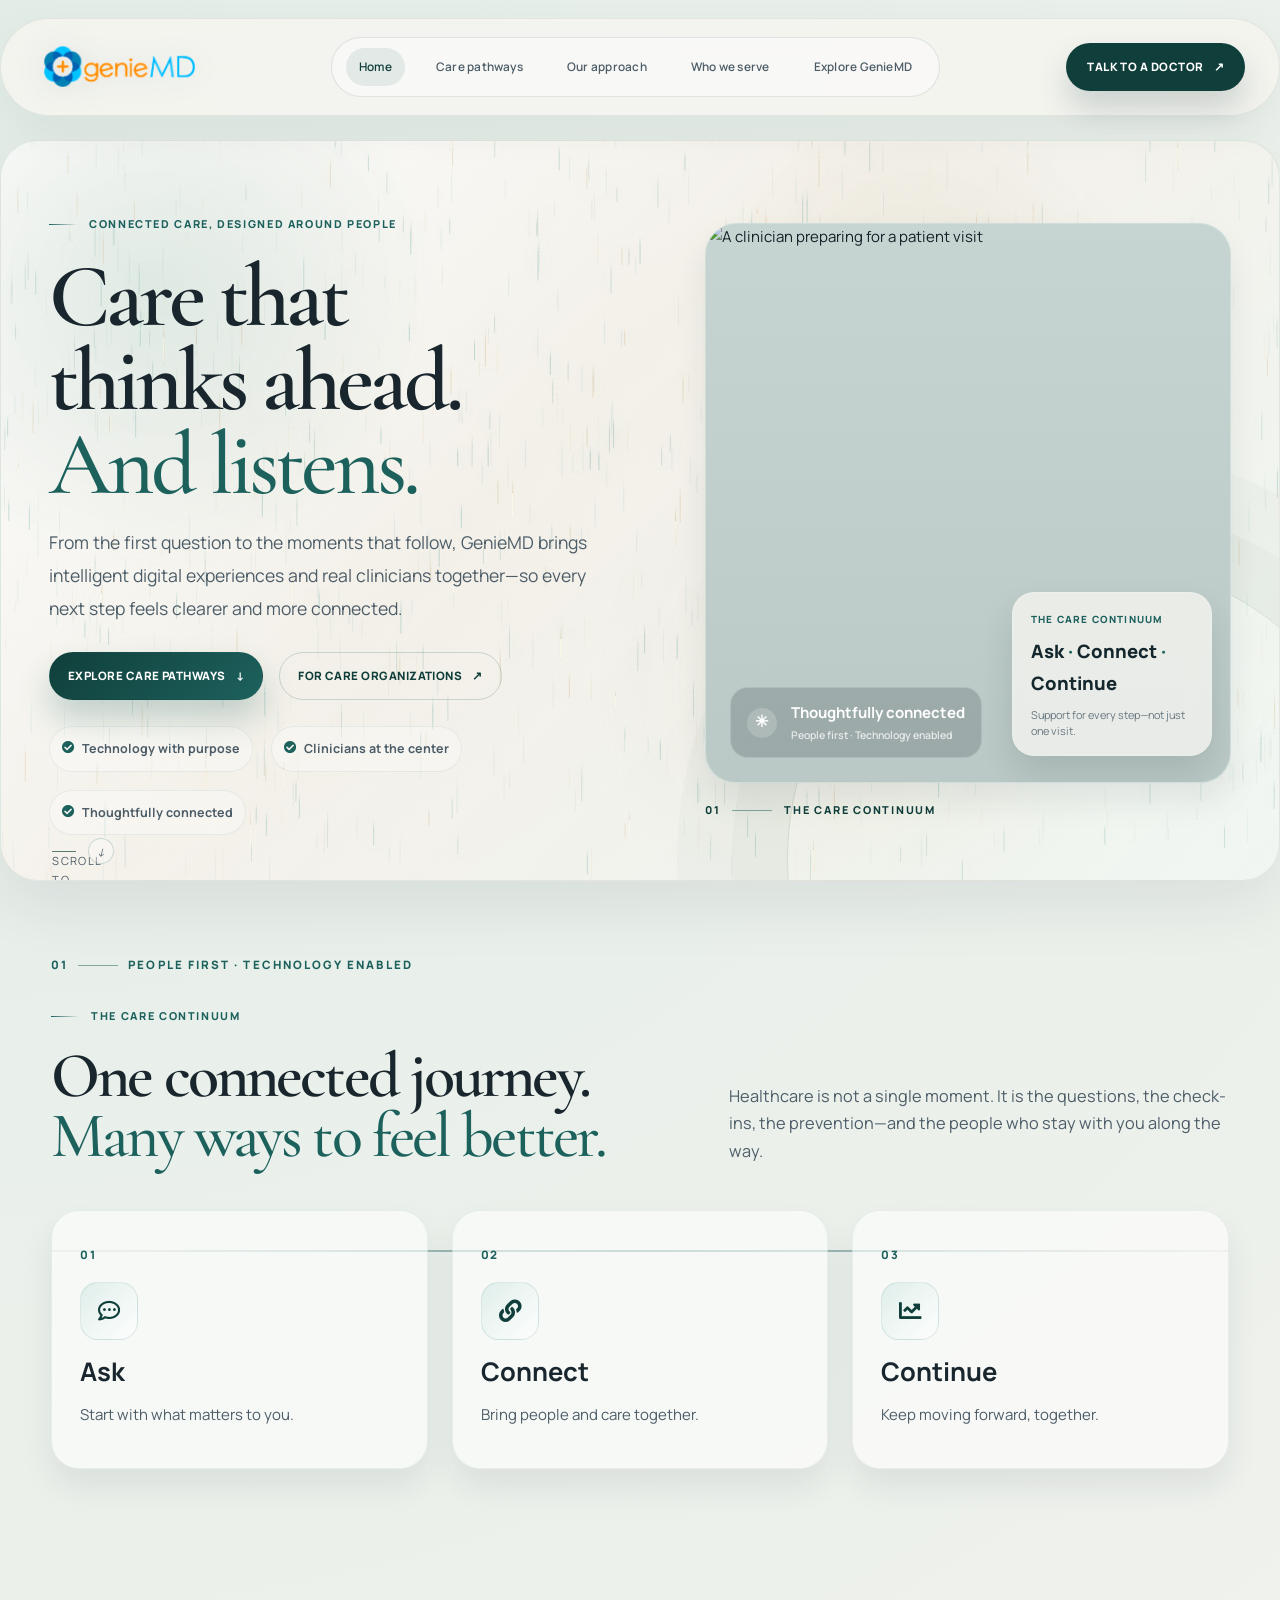
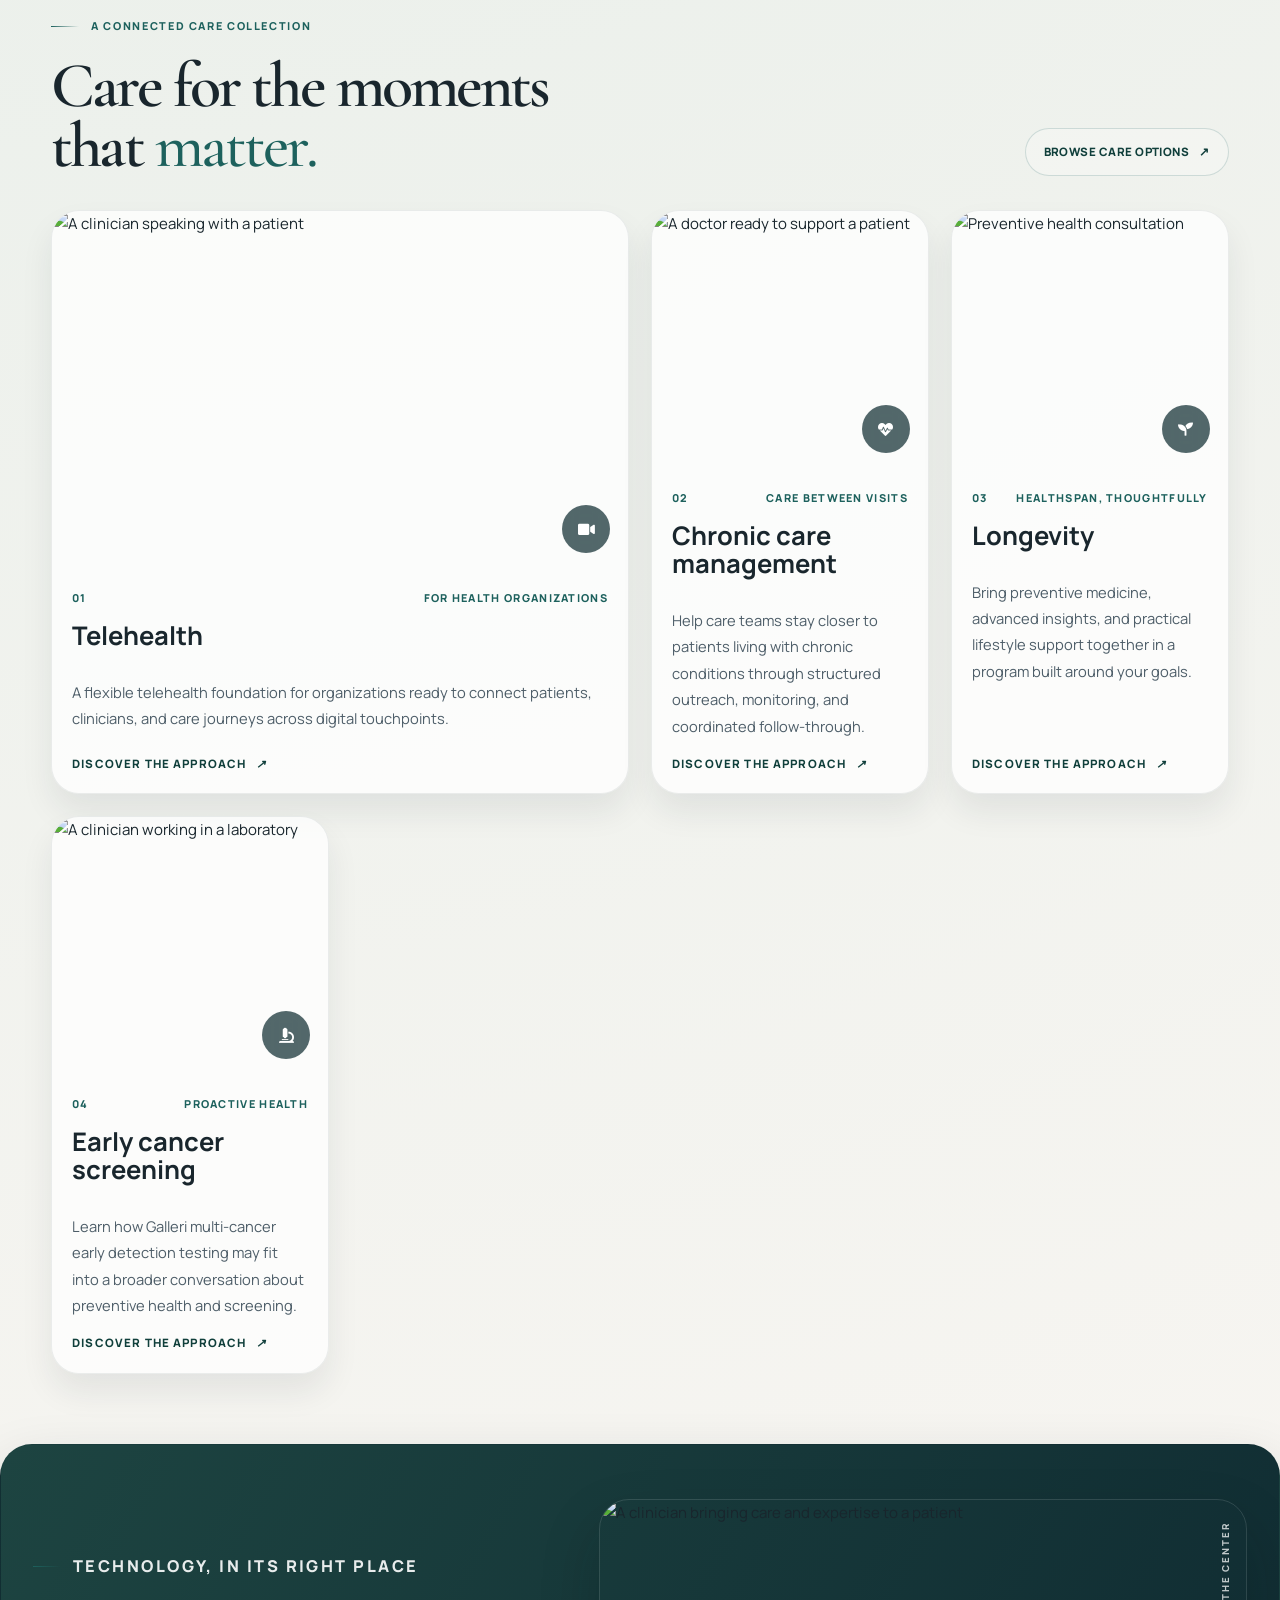
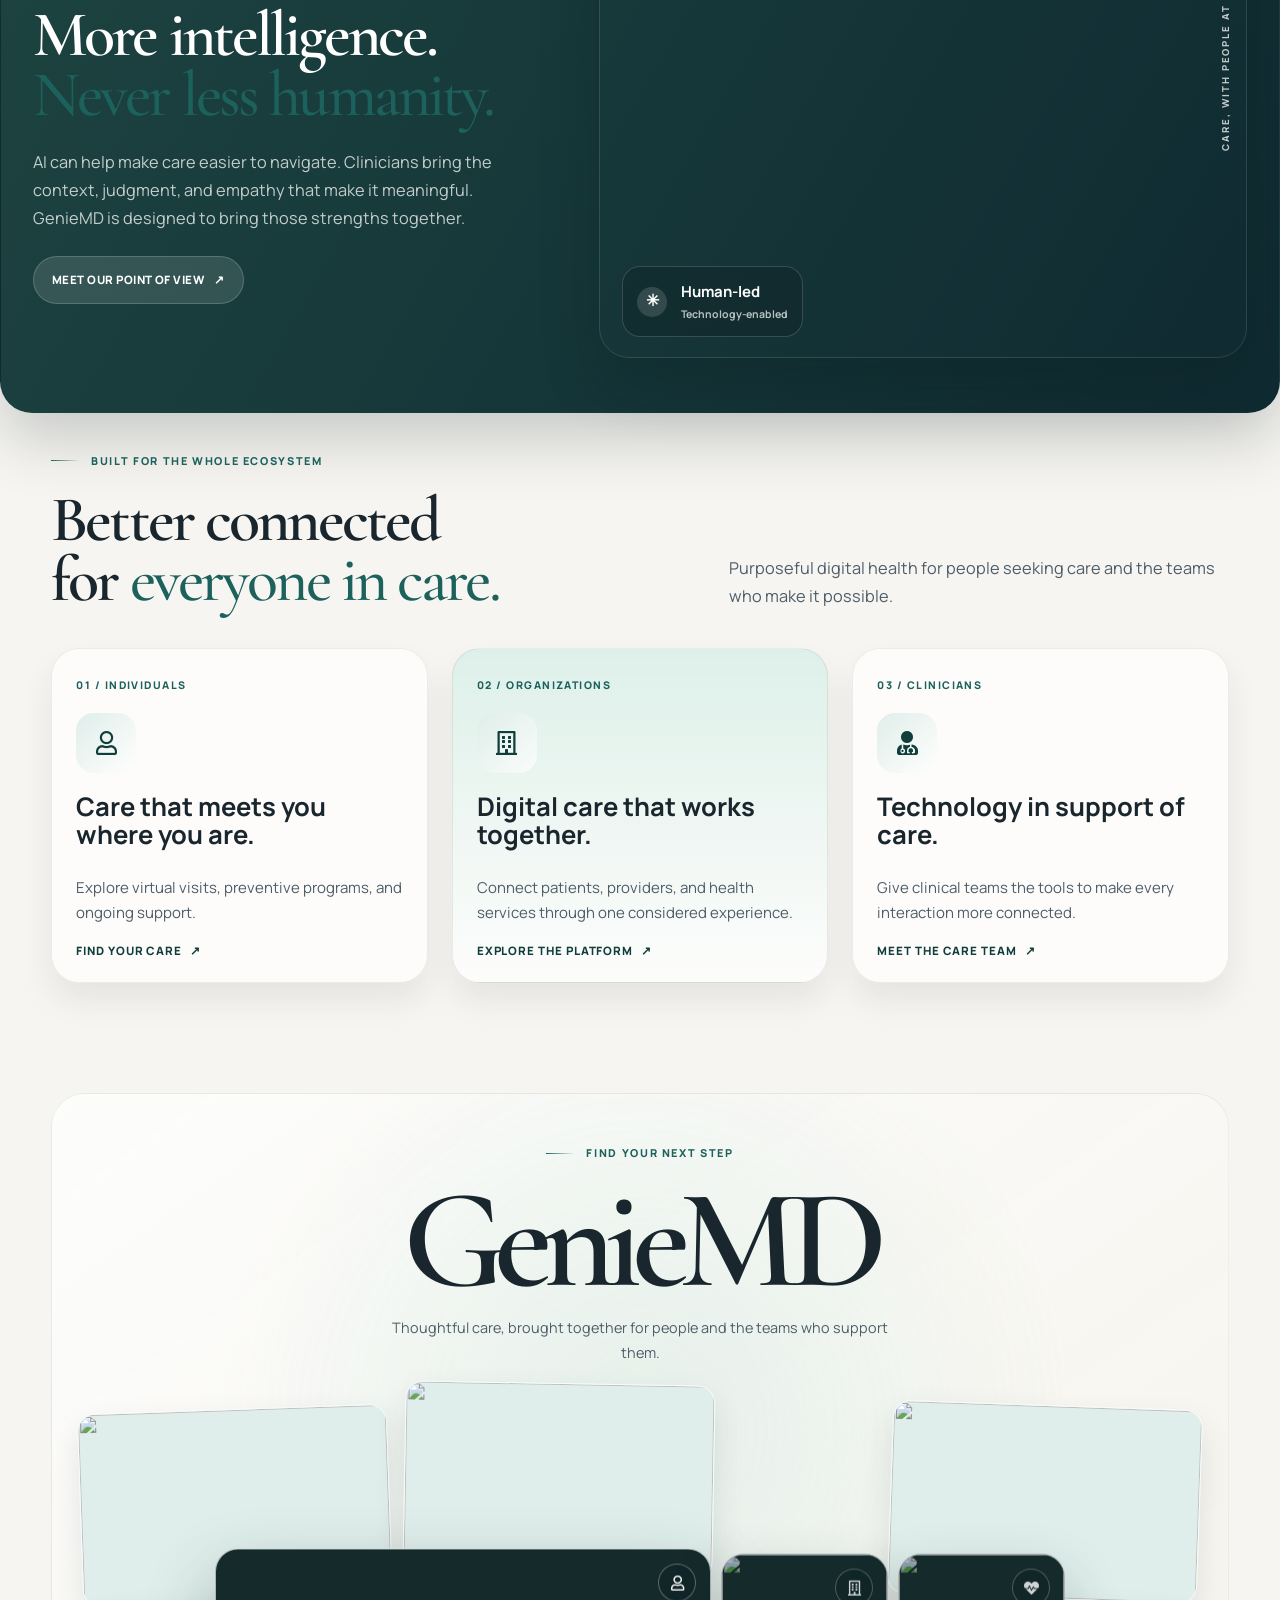
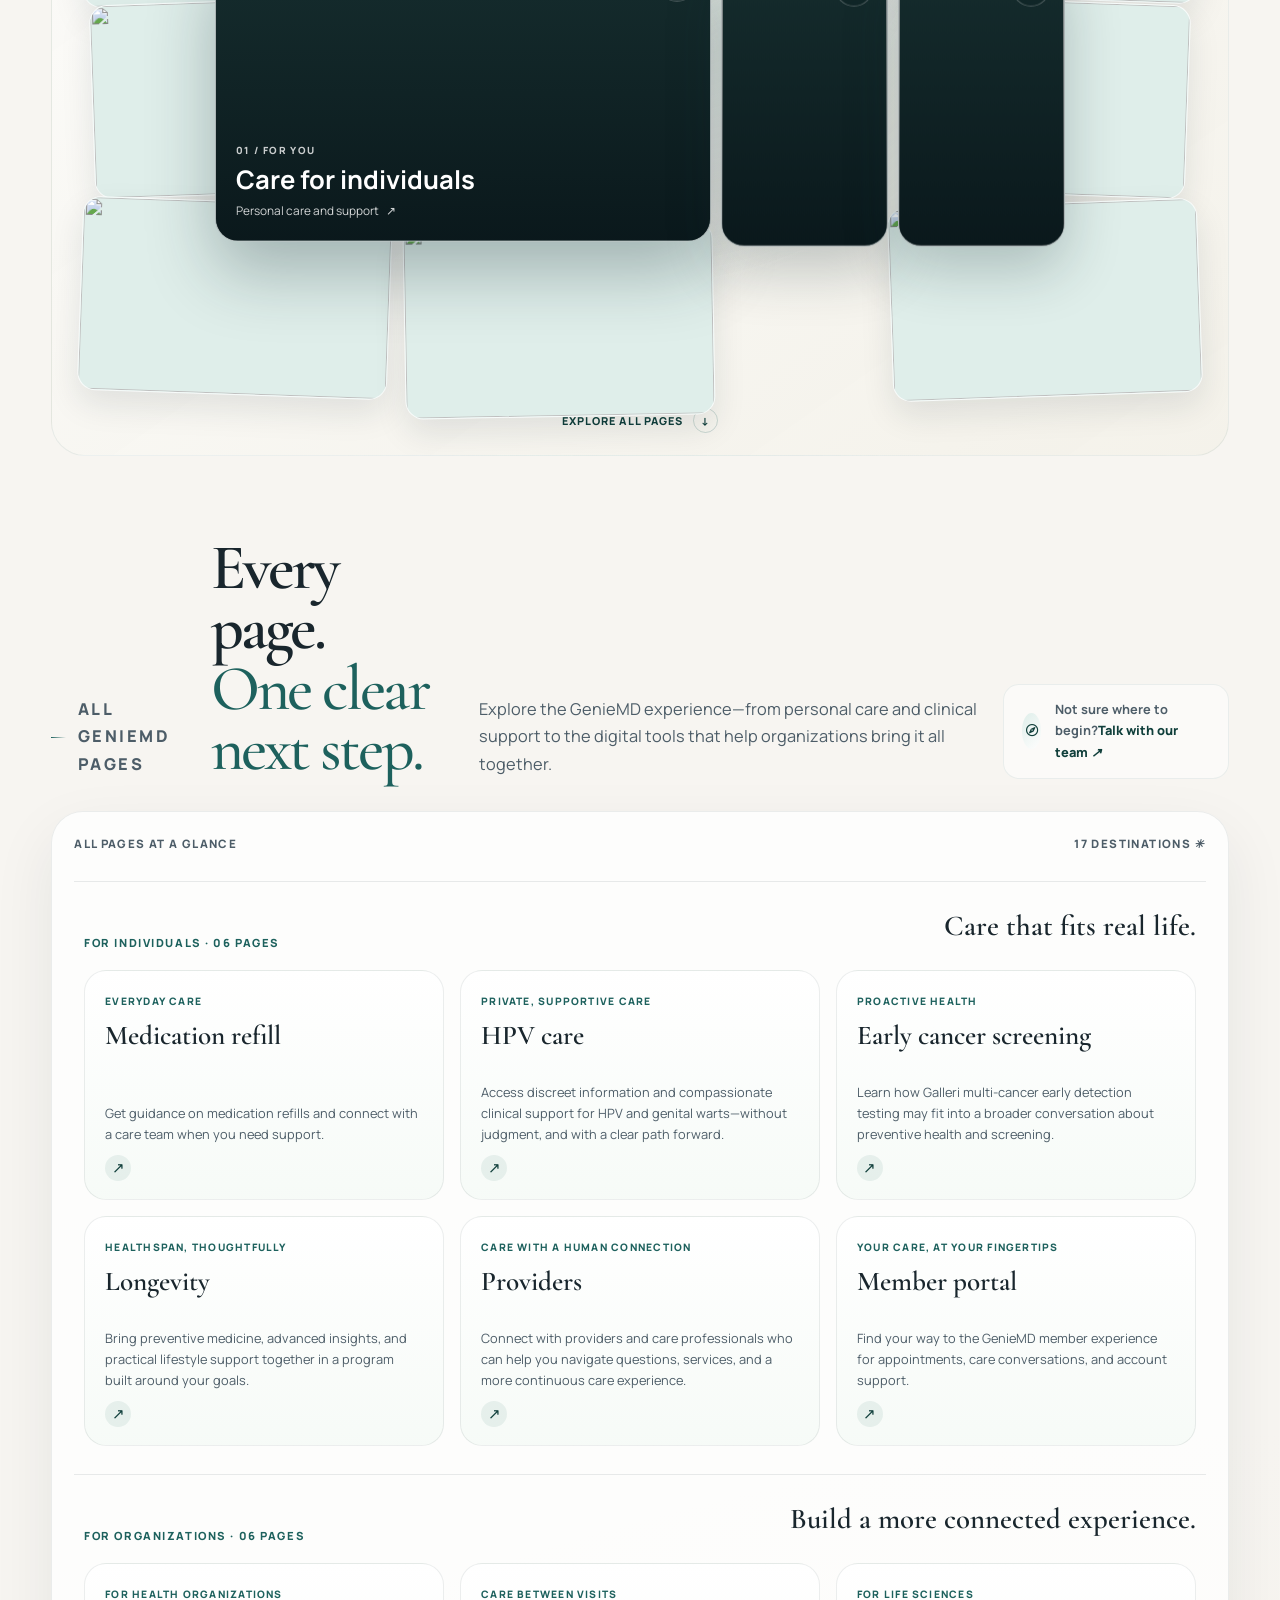
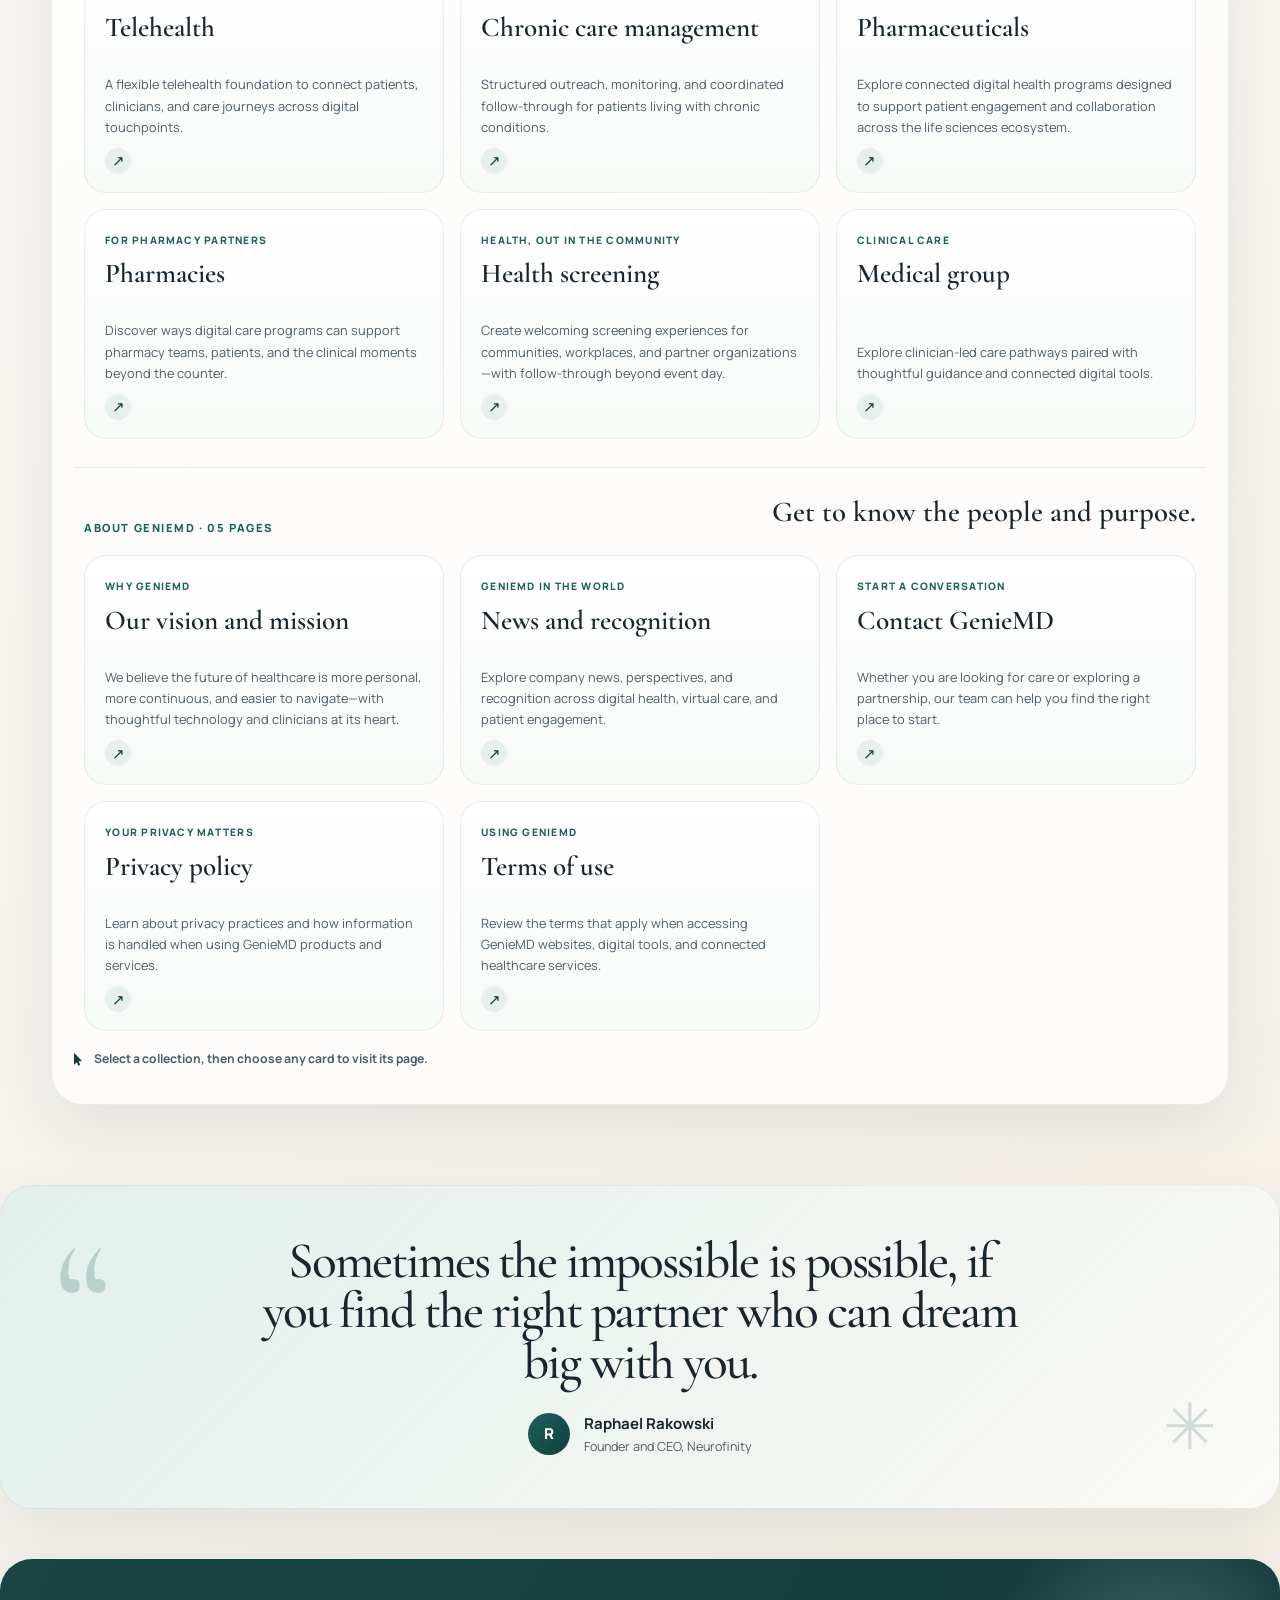
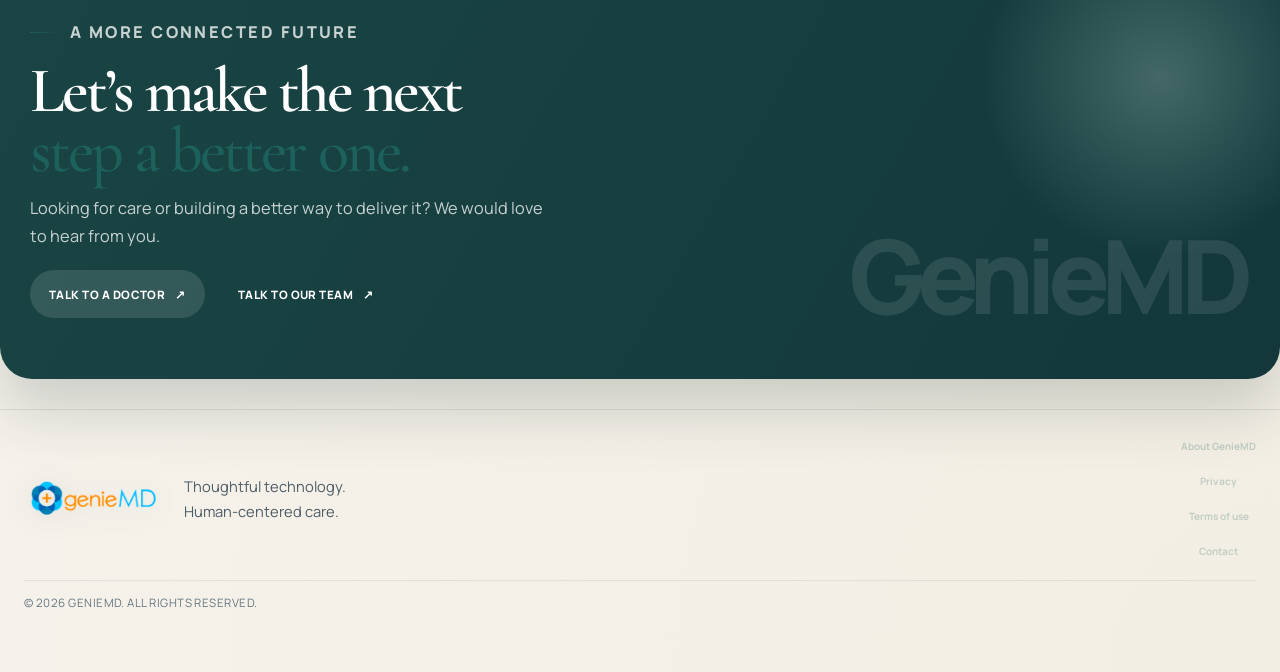
==== commit 813fc34c: "doc 3" ====
--- a/index.html
+++ b/index.html
@@ -3,279 +3,250 @@
   <head>
     <meta charset="UTF-8" />
     <meta name="viewport" content="width=device-width, initial-scale=1.0" />
-    <meta name="description" content="Thoughtful, whole-person care that helps you feel heard, informed, and supported at every step." />
-    <meta name="theme-color" content="#f7f8f5" />
-    <title>GenieMD | Care that sees the whole you</title>
+    <meta name="description" content="GenieMD brings intelligent digital experiences and real clinicians together—so every next step feels clearer and more connected." />
+    <meta name="theme-color" content="#f7f5f1" />
+    <title>GenieMD — Care, intelligently connected</title>
+    <link rel="icon" href="img/geniemd-logo.png" />
     <link rel="stylesheet" href="css/all.min.css" />
-    <link rel="stylesheet" href="css/bootstrap.min.css" />
     <link rel="stylesheet" href="css/clinic.css" />
+    <link rel="stylesheet" href="css/clinic-light.css" />
   </head>
   <body>
-    <button class="menu-toggle" type="button" aria-label="Open navigation" aria-expanded="false">
-      <i class="fas fa-bars" aria-hidden="true"></i>
-    </button>
-    <div class="page-shell">
-      <aside class="sidebar" id="site-navigation">
-        <a class="brand" href="#home" aria-label="GenieMD home">
-          <img class="brand-logo" src="img/geniemd-logo.png" alt="GenieMD" />
-        </a>
-        <p class="sidebar-note">Good care starts with a good conversation.</p>
-        <nav aria-label="Main navigation">
-          <a class="nav-link active" href="#home"><span>Home</span><i class="fas fa-arrow-right"></i></a>
-          <a class="nav-link" href="#about"><span>Our story</span><i class="fas fa-arrow-right"></i></a>
-          <a class="nav-link" href="#care"><span>Care at Aster</span><i class="fas fa-arrow-right"></i></a>
-          <a class="nav-link" href="#services"><span>Services</span><i class="fas fa-arrow-right"></i></a>
-          <a class="nav-link" href="#approach"><span>What to expect</span><i class="fas fa-arrow-right"></i></a>
-          <a class="nav-link" href="#faq"><span>FAQs</span><i class="fas fa-arrow-right"></i></a>
-          <a class="nav-link" href="#contact"><span>Contact</span><i class="fas fa-arrow-right"></i></a>
-        </nav>
-        <div class="sidebar-bottom">
-          <span class="open-indicator"><span></span> Here for your next step</span>
-          <p>Personalized care, with room for your questions.</p>
-          <a class="sidebar-cta" href="#contact">Get in touch <i class="fas fa-arrow-up"></i></a>
-          <small>© 2026 GenieMD</small>
-        </div>
-      </aside>
-
-      <main>
-        <section class="hero section" id="home">
-          <img class="hero-illustration" src="img/hero-care.svg" alt="" aria-hidden="true" />
-          <div class="hero-topline"><span>CARE, MADE HUMAN</span><span>LISTEN · UNDERSTAND · SUPPORT</span></div>
-          <div class="hero-content">
-            <p class="eyebrow"><span class="eyebrow-line"></span> A more thoughtful kind of care</p>
-            <h1>Care that sees<br />the <em>whole you.</em></h1>
-            <p class="hero-copy">Your health is personal. Your care should be, too. We make space to listen, explain your options, and help you feel confident about what comes next.</p>
-            <div class="hero-actions">
-              <a class="button button-dark" href="#contact">Start a conversation <i class="fas fa-arrow-right"></i></a>
-              <a class="text-link" href="#about">Get to know us <i class="fas fa-arrow-down"></i></a>
-            </div>
-          </div>
-          <div class="hero-aside">
-            <div class="hero-stamp"><span>YOUR</span><strong>health<br />story</strong><span>MATTERS</span></div>
-            <p>Better care begins when you feel comfortable being heard.</p>
-          </div>
-          <a class="scroll-cue" href="#about"><span></span> Scroll to explore</a>
+    <div class="scroll-progress" aria-hidden="true"></div>
+
+    <header class="site-header">
+      <a class="brand" href="#home" aria-label="GenieMD home">
+        <img src="img/geniemd-logo.png" alt="GenieMD" />
+      </a>
+      <button class="menu-toggle" type="button" aria-label="Open navigation" aria-controls="primary-navigation" aria-expanded="false">
+        <span></span><span></span>
+      </button>
+      <nav class="primary-nav" id="primary-navigation" aria-label="Main navigation">
+        <a class="nav-link active" href="#home">Home</a>
+        <a class="nav-link" href="#care-approach">Care pathways</a>
+        <a class="nav-link" href="#technology">Our approach</a>
+        <a class="nav-link" href="#ecosystem">Who we serve</a>
+        <a class="nav-link" href="#collections">Explore GenieMD</a>
+      </nav>
+      <a class="header-cta" href="pages/?page=concierge">Talk to a doctor <span aria-hidden="true">↗</span></a>
+    </header>
+
+    <main id="main-content">
+      <section class="hero" id="home">
+        <div id="data-rain-root" aria-hidden="true">
+          <canvas class="dr-bloom"></canvas>
+          <canvas class="dr-main"></canvas>
+          <div class="dr-vignette"></div>
+          <div class="dr-grain"></div>
+        </div>
+        <div class="hero-orb hero-orb-one" aria-hidden="true"></div>
+        <div class="hero-orb hero-orb-two" aria-hidden="true"></div>
+        <div class="hero-copy reveal">
+          <p class="eyebrow"><span></span> Connected care, designed around people</p>
+          <h1>Care that<br />thinks ahead.<br /><em>And listens.</em></h1>
+          <p class="hero-description">From the first question to the moments that follow, GenieMD brings intelligent digital experiences and real clinicians together—so every next step feels clearer and more connected.</p>
+          <div class="hero-actions">
+            <a class="button button-primary" href="#care-approach">Explore care pathways <span aria-hidden="true">↓</span></a>
+            <a class="button button-text" href="pages/?page=telehealth">For care organizations <span aria-hidden="true">↗</span></a>
+          </div>
+          <div class="hero-proof">
+            <span><i class="fas fa-check-circle" aria-hidden="true"></i> Technology with purpose</span>
+            <span><i class="fas fa-check-circle" aria-hidden="true"></i> Clinicians at the center</span>
+            <span><i class="fas fa-check-circle" aria-hidden="true"></i> Thoughtfully connected</span>
+          </div>
+        </div>
+        <div class="hero-visual reveal" aria-label="A clinician in a sunlit outdoor setting">
+          <div class="hero-image-wrap">
+            <img src="https://images.unsplash.com/photo-1579684385127-1ef15d508118?auto=format&amp;fit=crop&amp;w=1500&amp;q=88" alt="A clinician preparing for a patient visit" fetchpriority="high" />
+            <div class="image-wash"></div>
+            <div class="image-label"><span class="label-spark">✳</span><span>Thoughtfully connected<small>People first · Technology enabled</small></span></div>
+            <div class="care-note"><span class="note-label">The care continuum</span><strong>Ask <i>·</i> Connect <i>·</i> Continue</strong><small>Support for every step—not just one visit.</small></div>
+          </div>
+          <span class="hero-index">01 <i></i> THE CARE CONTINUUM</span>
+        </div>
+        <a class="scroll-cue" href="#care-approach"><span>Scroll to explore</span><i aria-hidden="true">↓</i></a>
+      </section>
+
+      <section class="continuum section-pad" id="care-approach">
+        <div class="section-kicker reveal"><span>01</span><i></i> People first · Technology enabled</div>
+        <div class="continuum-heading reveal">
+          <div><p class="eyebrow"><span></span> The care continuum</p><h2>One connected journey.<br /><em>Many ways to feel better.</em></h2></div>
+          <p>Healthcare is not a single moment. It is the questions, the check-ins, the prevention—and the people who stay with you along the way.</p>
+        </div>
+        <div class="journey-line reveal" aria-label="Ask, connect, continue">
+          <div class="journey-track"><span></span></div>
+          <article class="journey-step"><span class="journey-number">01</span><div class="journey-icon"><i class="far fa-comment-dots" aria-hidden="true"></i></div><h3>Ask</h3><p>Start with what matters to you.</p></article>
+          <article class="journey-step"><span class="journey-number">02</span><div class="journey-icon"><i class="fas fa-link" aria-hidden="true"></i></div><h3>Connect</h3><p>Bring people and care together.</p></article>
+          <article class="journey-step"><span class="journey-number">03</span><div class="journey-icon"><i class="fas fa-chart-line" aria-hidden="true"></i></div><h3>Continue</h3><p>Keep moving forward, together.</p></article>
+        </div>
+      </section>
+
+      <section class="pathways section-pad" id="pathways">
+        <div class="section-heading reveal">
+          <div><p class="eyebrow"><span></span> A connected care collection</p><h2>Care for the moments<br />that <em>matter.</em></h2></div>
+          <a class="button button-outline" href="#collections">Browse care options <span aria-hidden="true">↗</span></a>
+        </div>
+        <div class="pathway-grid">
+          <a class="pathway-card pathway-tall reveal" href="pages/?page=telehealth">
+            <div class="pathway-photo"><img src="https://images.unsplash.com/photo-1551190822-a9333d879b1f?auto=format&amp;fit=crop&amp;w=900&amp;q=85" alt="A clinician speaking with a patient" loading="lazy" /><span class="pathway-icon"><i class="fas fa-video" aria-hidden="true"></i></span></div>
+            <div class="pathway-meta"><span>01</span><span>For health organizations</span></div><h3>Telehealth</h3>
+            <p>A flexible telehealth foundation for organizations ready to connect patients, clinicians, and care journeys across digital touchpoints.</p><span class="card-link">Discover the approach <i>↗</i></span>
+          </a>
+          <a class="pathway-card reveal" href="pages/?page=ccm">
+            <div class="pathway-photo"><img src="https://images.unsplash.com/photo-1628348070889-cb656235b4eb?auto=format&amp;fit=crop&amp;w=900&amp;q=85" alt="A doctor ready to support a patient" loading="lazy" /><span class="pathway-icon"><i class="fas fa-heartbeat" aria-hidden="true"></i></span></div>
+            <div class="pathway-meta"><span>02</span><span>Care between visits</span></div><h3>Chronic care management</h3>
+            <p>Help care teams stay closer to patients living with chronic conditions through structured outreach, monitoring, and coordinated follow-through.</p><span class="card-link">Discover the approach <i>↗</i></span>
+          </a>
+          <a class="pathway-card reveal" href="pages/?page=elora">
+            <div class="pathway-photo"><img src="https://images.unsplash.com/photo-1505751172876-fa1923c5c528?auto=format&amp;fit=crop&amp;w=900&amp;q=85" alt="Preventive health consultation" loading="lazy" /><span class="pathway-icon"><i class="fas fa-seedling" aria-hidden="true"></i></span></div>
+            <div class="pathway-meta"><span>03</span><span>Healthspan, thoughtfully</span></div><h3>Longevity</h3>
+            <p>Bring preventive medicine, advanced insights, and practical lifestyle support together in a program built around your goals.</p><span class="card-link">Discover the approach <i>↗</i></span>
+          </a>
+          <a class="pathway-card reveal" href="pages/?page=galleri-v2">
+            <div class="pathway-photo"><img src="https://images.unsplash.com/photo-1559757175-0eb30cd8c063?auto=format&amp;fit=crop&amp;w=900&amp;q=85" alt="A clinician working in a laboratory" loading="lazy" /><span class="pathway-icon"><i class="fas fa-microscope" aria-hidden="true"></i></span></div>
+            <div class="pathway-meta"><span>04</span><span>Proactive health</span></div><h3>Early cancer screening</h3>
+            <p>Learn how Galleri multi-cancer early detection testing may fit into a broader conversation about preventive health and screening.</p><span class="card-link">Discover the approach <i>↗</i></span>
+          </a>
+        </div>
+      </section>
+
+      <section class="technology section-pad" id="technology">
+        <div class="tech-glow" aria-hidden="true"></div>
+        <div class="tech-copy reveal">
+          <p class="eyebrow eyebrow-light"><span></span> Technology, in its right place</p>
+          <h2>More intelligence.<br /><em>Never less humanity.</em></h2>
+          <p>AI can help make care easier to navigate. Clinicians bring the context, judgment, and empathy that make it meaningful. GenieMD is designed to bring those strengths together.</p>
+          <a class="button button-light" href="pages/?page=about-us">Meet our point of view <span aria-hidden="true">↗</span></a>
+        </div>
+        <div class="tech-visual reveal">
+          <img src="https://images.unsplash.com/photo-1559757148-5c350d0d3c56?auto=format&amp;fit=crop&amp;w=1250&amp;q=85" alt="A clinician bringing care and expertise to a patient" loading="lazy" />
+          <div class="tech-caption"><span class="tech-spark">✳</span><span>Human-led<small>Technology-enabled</small></span></div>
+          <span class="tech-vertical">CARE, WITH PEOPLE AT THE CENTER</span>
+        </div>
+      </section>
+
+      <section class="ecosystem section-pad" id="ecosystem">
+        <div class="section-heading reveal">
+          <div><p class="eyebrow"><span></span> Built for the whole ecosystem</p><h2>Better connected<br />for <em>everyone in care.</em></h2></div>
+          <p>Purposeful digital health for people seeking care and the teams who make it possible.</p>
+        </div>
+        <div class="ecosystem-grid">
+          <article class="ecosystem-card reveal"><span class="ecosystem-index">01 / INDIVIDUALS</span><div class="ecosystem-icon"><i class="far fa-user" aria-hidden="true"></i></div><h3>Care that meets you where you are.</h3><p>Explore virtual visits, preventive programs, and ongoing support.</p><a href="pages/?page=concierge">Find your care <span>↗</span></a></article>
+          <article class="ecosystem-card ecosystem-feature reveal"><span class="ecosystem-index">02 / ORGANIZATIONS</span><div class="ecosystem-icon"><i class="far fa-building" aria-hidden="true"></i></div><h3>Digital care that works together.</h3><p>Connect patients, providers, and health services through one considered experience.</p><a href="pages/?page=telehealth">Explore the platform <span>↗</span></a></article>
+          <article class="ecosystem-card reveal"><span class="ecosystem-index">03 / CLINICIANS</span><div class="ecosystem-icon"><i class="fas fa-user-md" aria-hidden="true"></i></div><h3>Technology in support of care.</h3><p>Give clinical teams the tools to make every interaction more connected.</p><a href="pages/?page=medicalgroup">Meet the care team <span>↗</span></a></article>
+        </div>
+      </section>
+
+      <section class="collections section-pad" id="collections">
+        <section class="pages-showcase reveal" aria-labelledby="pages-showcase-title">
+          <div class="showcase-title">
+            <p class="eyebrow"><span></span> Find your next step</p>
+            <h2 id="pages-showcase-title">GenieMD</h2>
+            <p>Thoughtful care, brought together for people and the teams who support them.</p>
+          </div>
+          <div class="showcase-mosaic" aria-label="Explore GenieMD destinations">
+            <figure class="showcase-photo photo-one"><img src="https://images.unsplash.com/photo-1579684385127-1ef15d508118?auto=format&amp;fit=crop&amp;w=650&amp;q=80" alt="" loading="lazy" /></figure>
+            <figure class="showcase-photo photo-two"><img src="https://images.unsplash.com/photo-1551190822-a9333d879b1f?auto=format&amp;fit=crop&amp;w=650&amp;q=80" alt="" loading="lazy" /></figure>
+            <figure class="showcase-photo photo-three"><img src="https://images.unsplash.com/photo-1628348070889-cb656235b4eb?auto=format&amp;fit=crop&amp;w=650&amp;q=80" alt="" loading="lazy" /></figure>
+            <figure class="showcase-photo photo-four"><img src="https://images.unsplash.com/photo-1505751172876-fa1923c5c528?auto=format&amp;fit=crop&amp;w=650&amp;q=80" alt="" loading="lazy" /></figure>
+            <figure class="showcase-photo photo-five"><img src="https://images.unsplash.com/photo-1559757175-0eb30cd8c063?auto=format&amp;fit=crop&amp;w=650&amp;q=80" alt="" loading="lazy" /></figure>
+            <figure class="showcase-photo photo-six"><img src="https://images.unsplash.com/photo-1559757148-5c350d0d3c56?auto=format&amp;fit=crop&amp;w=650&amp;q=80" alt="" loading="lazy" /></figure>
+            <figure class="showcase-photo photo-seven"><img src="https://images.unsplash.com/photo-1576091160399-112ba8d25d1d?auto=format&amp;fit=crop&amp;w=650&amp;q=80" alt="" loading="lazy" /></figure>
+            <figure class="showcase-photo photo-eight"><img src="https://images.unsplash.com/photo-1579684385127-1ef15d508118?auto=format&amp;fit=crop&amp;w=650&amp;q=80" alt="" loading="lazy" /></figure>
+            <div class="showcase-bento" aria-label="Featured destinations">
+              <a class="showcase-card is-active" href="pages/?page=concierge" aria-label="Explore care for individuals">
+                <img src="https://images.unsplash.com/photo-1551190822-a9333d879b1f?auto=format&amp;fit=crop&amp;w=800&amp;q=85" alt="" loading="lazy" />
+                <span class="showcase-card-overlay"></span>
+                <span class="showcase-card-copy"><small>01 / FOR YOU</small><strong>Care for individuals</strong><span>Personal care and support <i aria-hidden="true">↗</i></span></span>
+                <span class="showcase-card-icon"><i class="far fa-user" aria-hidden="true"></i></span>
+              </a>
+              <a class="showcase-card" href="pages/?page=telehealth" aria-label="Explore care for organizations">
+                <img src="https://images.unsplash.com/photo-1628348070889-cb656235b4eb?auto=format&amp;fit=crop&amp;w=800&amp;q=85" alt="" loading="lazy" />
+                <span class="showcase-card-overlay"></span>
+                <span class="showcase-card-copy"><small>02 / FOR TEAMS</small><strong>For organizations</strong><span>Connected care tools <i aria-hidden="true">↗</i></span></span>
+                <span class="showcase-card-icon"><i class="far fa-building" aria-hidden="true"></i></span>
+              </a>
+              <a class="showcase-card" href="pages/?page=medicalgroup" aria-label="Explore clinical programs">
+                <img src="https://images.unsplash.com/photo-1505751172876-fa1923c5c528?auto=format&amp;fit=crop&amp;w=800&amp;q=85" alt="" loading="lazy" />
+                <span class="showcase-card-overlay"></span>
+                <span class="showcase-card-copy"><small>03 / CLINICAL CARE</small><strong>Clinical programs</strong><span>Guidance from clinicians <i aria-hidden="true">↗</i></span></span>
+                <span class="showcase-card-icon"><i class="fas fa-heartbeat" aria-hidden="true"></i></span>
+              </a>
+            </div>
+          </div>
+          <a class="showcase-scroll" href="#all-pages">Explore all pages <span aria-hidden="true">↓</span></a>
         </section>
 
-        <section class="intro-band">
-          <p>Healthcare can feel like a lot. We’re here to make the next step feel a little clearer.</p>
-          <a href="#care">See how we care <i class="fas fa-arrow-right"></i></a>
-        </section>
-
-        <section class="section story-section" id="about">
-          <div class="section-heading">
-            <p class="eyebrow"><span class="eyebrow-line"></span> A little about us</p>
-            <h2>Good medicine.<br /><em>Better listening.</em></h2>
-          </div>
-          <div class="story-copy">
-            <p class="lead-copy">At GenieMD, we believe feeling understood is an important part of feeling cared for.</p>
-            <p>We’re building a welcoming place where people can talk openly about their health, get clear information, and make decisions with a care team—not on their own. Every visit begins with your perspective and leaves room for the questions that matter to you.</p>
-            <p>There isn’t one right way to navigate health. Our role is to help you explore the possibilities, understand the next steps, and feel supported along the way.</p>
-            <a class="text-link dark-link" href="#approach">Our approach to care <i class="fas fa-arrow-right"></i></a>
-          </div>
-          <div class="values-row">
-            <article class="value-card"><span>01</span><i class="far fa-comment-dots"></i><h3>We listen first</h3><p>Your experiences and priorities help shape the conversation from the very beginning.</p></article>
-            <article class="value-card"><span>02</span><i class="far fa-compass"></i><h3>We make it clear</h3><p>We explain information in everyday language and give you time to consider your options.</p></article>
-            <article class="value-card"><span>03</span><i class="far fa-handshake"></i><h3>We move together</h3><p>Care is a partnership. We’ll work with you on a plan that fits your needs and goals.</p></article>
-          </div>
-        </section>
-
-        <section class="care-section section" id="care">
-          <div class="care-visual">
-            <div class="care-visual-inner">
-              <img class="care-visual-art" src="img/care-team.svg" alt="A patient and care professional talking together" loading="lazy" />
-              <span class="care-visual-wash" aria-hidden="true"></span>
-              <span class="visual-label">CARE IS A CONVERSATION</span>
-              <div class="orbit orbit-one"></div><div class="orbit orbit-two"></div>
-              <div class="orbit-center"><i class="fas fa-heart"></i></div>
-              <span class="orbit-word word-one">YOUR STORY</span><span class="orbit-word word-two">YOUR GOALS</span>
-              <span class="orbit-word word-three">YOUR QUESTIONS</span>
-            </div>
-            <div class="visual-caption"><span>01 — 03</span><span>Start wherever you are.</span></div>
-          </div>
-          <div class="care-copy">
-            <p class="eyebrow"><span class="eyebrow-line"></span> Care at Aster</p>
-            <h2>There’s no<br />one-size-fits-<em>you.</em></h2>
-            <p class="lead-copy">Your life, your questions, your health goals—these all belong in the room.</p>
-            <p>We take time to learn what matters to you. Together, we can talk through your concerns, look at the information available, and decide on practical next steps. You remain at the center of every conversation.</p>
-            <a class="button button-outline" href="#services">Explore our services <i class="fas fa-arrow-right"></i></a>
-          </div>
-        </section>
-
-        <section class="services-section section" id="services">
-          <div class="section-heading section-heading-wide">
-            <div><p class="eyebrow"><span class="eyebrow-line"></span> Ways we can help</p><h2>Support that meets<br />you <em>where you are.</em></h2></div>
-            <p>Every person comes with a different story. Explore the kinds of support we can discuss together, and reach out if you’re unsure where to begin.</p>
-          </div>
-          <div class="service-grid">
-            <article class="service-card service-featured">
-              <div class="service-art"><img src="img/service-conversation.svg" alt="A patient and care professional having a friendly conversation" loading="lazy" /><span class="service-icon"><i class="fas fa-stethoscope" aria-hidden="true"></i></span></div>
-              <div class="service-number">01 / START HERE</div>
-              <h3>Personal health conversations</h3>
-              <p>A dedicated space to share what’s on your mind, review your health concerns, and talk through possible next steps.</p>
-              <a href="#contact" aria-label="Ask about personal health conversations"><i class="fas fa-arrow-right"></i></a>
-            </article>
-            <article class="service-card">
-              <div class="service-art"><img src="img/service-guidance.svg" alt="A care professional explaining a health report" loading="lazy" /><span class="service-icon"><i class="fas fa-notes-medical" aria-hidden="true"></i></span></div>
-              <div class="service-number">02 / UNDERSTAND</div>
-              <h3>Information &amp; guidance</h3>
-              <p>Clear explanations to help you make sense of health information and prepare questions for your care team.</p>
-              <a href="#contact" aria-label="Ask about information and guidance"><i class="fas fa-arrow-right"></i></a>
-            </article>
-            <article class="service-card">
-              <div class="service-art"><img src="img/service-planning.svg" alt="A care plan with a calendar and check marks" loading="lazy" /><span class="service-icon"><i class="fas fa-route" aria-hidden="true"></i></span></div>
-              <div class="service-number">03 / PLAN</div>
-              <h3>Care planning</h3>
-              <p>Work together on a thoughtful plan, understand available choices, and decide what feels right for you.</p>
-              <a href="#contact" aria-label="Ask about care planning"><i class="fas fa-arrow-right"></i></a>
-            </article>
-            <article class="service-card">
-              <div class="service-art"><img src="img/service-support.svg" alt="A care team staying connected and offering ongoing support" loading="lazy" /><span class="service-icon"><i class="fas fa-user-friends" aria-hidden="true"></i></span></div>
-              <div class="service-number">04 / FOLLOW THROUGH</div>
-              <h3>Ongoing support</h3>
-              <p>Keep the conversation going as your needs change, with room to revisit questions and goals over time.</p>
-              <a href="#contact" aria-label="Ask about ongoing support"><i class="fas fa-arrow-right"></i></a>
-            </article>
-          </div>
-          <p class="service-note"><i class="fas fa-info-circle"></i> Services and availability depend on your location and individual needs. Contact us to learn what may be appropriate for you.</p>
-        </section>
-
-        <section class="approach-section section" id="approach">
-          <div class="approach-heading">
-            <p class="eyebrow"><span class="eyebrow-line"></span> What to expect</p>
-            <h2>One step at<br />a <em>time.</em></h2>
-            <p>Getting started shouldn’t feel complicated. Here’s a simple picture of how a first conversation can unfold.</p>
-            <a class="text-link dark-link" href="#contact">Ready when you are <i class="fas fa-arrow-right"></i></a>
-          </div>
-          <div class="steps-list">
-            <article class="step"><span class="step-index">01</span><div><h3>Tell us what’s on your mind</h3><p>Start with the question or concern that brought you here. You don’t need to have everything figured out before you reach out.</p></div><i class="fas fa-plus"></i></article>
-            <article class="step"><span class="step-index">02</span><div><h3>We listen and learn</h3><p>We’ll ask about your goals and what matters to you, then make time to hear your questions and understand your perspective.</p></div><i class="fas fa-plus"></i></article>
-            <article class="step"><span class="step-index">03</span><div><h3>Explore your options</h3><p>We’ll talk through the information and choices available, explain what we know, and be honest about what we don’t.</p></div><i class="fas fa-plus"></i></article>
-            <article class="step"><span class="step-index">04</span><div><h3>Choose a next step together</h3><p>You’ll have a chance to reflect and decide what feels right. Your plan should make sense for you—not just on paper.</p></div><i class="fas fa-plus"></i></article>
-          </div>
-        </section>
-
-        <section class="quote-section">
-          <span class="quote-mark">“</span>
-          <blockquote>When people feel heard, they can take a more active part in their care.</blockquote>
-          <p>OUR PROMISE TO YOU</p>
-        </section>
-
-        <section class="faq-section section" id="faq">
-          <div class="faq-heading">
-            <p class="eyebrow"><span class="eyebrow-line"></span> Good to know</p>
-            <h2>A few things<br />you may be <em>wondering.</em></h2>
-            <p>Have a question that isn’t here? We’d be glad to hear from you.</p>
-            <a class="text-link dark-link" href="#contact">Ask us directly <i class="fas fa-arrow-right"></i></a>
-          </div>
-          <div class="faq-list">
-            <details open><summary>What should I bring to a first conversation?<i class="fas fa-plus"></i></summary><p>Bring whatever feels helpful: a list of questions, relevant health information, and notes about what you’d like to discuss. If you don’t have these ready, that’s okay too.</p></details>
-            <details><summary>Do I need to know exactly what kind of care I need?<i class="fas fa-plus"></i></summary><p>No. It’s completely fine to start with a question or a general concern. We can learn more about what you’re looking for and discuss appropriate next steps.</p></details>
-            <details><summary>Can I involve someone I trust?<i class="fas fa-plus"></i></summary><p>You can let us know if you’d like a support person involved in a conversation. We’ll talk with you about your preferences and respect your privacy.</p></details>
-            <details><summary>How do I know what services are available to me?<i class="fas fa-plus"></i></summary><p>Availability can depend on where you live and your individual circumstances. Contact us and we can explain what options may be available in your area.</p></details>
-            <details><summary>Is GenieMD an emergency service?<i class="fas fa-plus"></i></summary><p>No. If you may be experiencing a medical emergency, contact your local emergency services or go to the nearest emergency department now.</p></details>
-          </div>
-        </section>
-
-        <section class="contact-section section" id="contact">
-          <div class="contact-top">
-            <p class="eyebrow"><span class="eyebrow-line"></span> We’re listening</p>
-            <h2>Let’s start with<br /><em>a conversation.</em></h2>
-            <p>No pressure to have the perfect words. Just tell us what you’d like to know, and we’ll help you find a place to begin.</p>
-          </div>
-          <div class="contact-bottom">
-            <div class="contact-card"><span>REACH OUT</span><h3>We’d love to hear from you.</h3><p>Share how to reach you and what you’d like to discuss. Please don’t include private medical details.</p><img class="contact-art" src="img/service-support.svg" alt="A care team offering ongoing support" loading="lazy" /><div class="contact-detail"><i class="fas fa-clock"></i><span>Our team will follow up during regular business hours.</span></div></div>
-            <form class="contact-form" id="contact-form">
-              <p class="form-notice"><i class="fas fa-info-circle"></i> Please avoid sharing private health information. This form is not for emergencies.</p>
-              <div class="form-grid">
-                <div class="form-field">
-                  <label for="contact-first-name">First name <span aria-hidden="true">*</span></label>
-                  <input id="contact-first-name" name="first_name" type="text" placeholder="Your first name" autocomplete="given-name" required />
-                </div>
-                <div class="form-field">
-                  <label for="contact-last-name">Last name <span aria-hidden="true">*</span></label>
-                  <input id="contact-last-name" name="last_name" type="text" placeholder="Your last name" autocomplete="family-name" required />
-                </div>
-                <div class="form-field">
-                  <label for="contact-email">Email address <span aria-hidden="true">*</span></label>
-                  <input id="contact-email" name="email" type="email" placeholder="you@example.com" autocomplete="email" required />
-                </div>
-                <div class="form-field">
-                  <label for="contact-phone">Phone number <span class="optional-label">(optional)</span></label>
-                  <input id="contact-phone" name="phone" type="tel" placeholder="Your phone number" autocomplete="tel" />
-                </div>
-                <div class="form-field">
-                  <label for="contact-topic">What can we help with? <span aria-hidden="true">*</span></label>
-                  <select id="contact-topic" name="topic" required>
-                    <option value="" selected disabled>Select a topic</option>
-                    <option value="general-question">General question</option>
-                    <option value="services">Services and availability</option>
-                    <option value="getting-started">Getting started</option>
-                    <option value="follow-up">Following up</option>
-                    <option value="other">Something else</option>
-                  </select>
-                </div>
-                <div class="form-field">
-                  <label for="contact-preference">Best way to reach you</label>
-                  <select id="contact-preference" name="contact_preference">
-                    <option value="email" selected>Email</option>
-                    <option value="phone">Phone</option>
-                    <option value="either">Either is fine</option>
-                  </select>
-                </div>
-                <div class="form-field form-field-full">
-                  <label for="contact-message">Your message <span aria-hidden="true">*</span></label>
-                  <textarea id="contact-message" name="message" rows="4" maxlength="1000" placeholder="Tell us briefly what you're looking for. Please leave out private medical information." required></textarea>
-                  <span class="field-hint">Please do not include sensitive or private health information.</span>
-                </div>
-                <div class="form-field form-field-full">
-                  <label class="consent-label" for="contact-consent">
-                    <input id="contact-consent" name="consent" type="checkbox" required />
-                    <span>I agree that GenieMD may contact me about this enquiry. I understand this form is not for emergencies. <span aria-hidden="true">*</span></span>
-                  </label>
-                </div>
-              </div>
-              <button class="button button-dark" type="submit">Submit enquiry <i class="fas fa-arrow-right"></i></button>
-              <p class="form-status" id="contact-form-status" role="status" aria-live="polite"></p>
-              <p class="form-delivery-note">Form delivery is not connected yet, so submitting will not send your details. Connect an email or form service before publishing.</p>
-            </form>
-          </div>
-        </section>
-        <footer class="page-footer">
-          <div class="footer-main">
-            <div class="footer-about">
-              <a class="brand footer-brand" href="#home" aria-label="GenieMD home">
-                <img class="brand-logo" src="img/geniemd-logo.png" alt="GenieMD" />
-              </a>
-              <p>Care that sees the whole you. Here to listen, help you understand your options, and support your next step.</p>
-              <a class="footer-contact-link" href="#contact">Start a conversation <i class="fas fa-arrow-right"></i></a>
-            </div>
-            <div class="footer-links">
-              <h3>Explore</h3>
-              <a href="#about">Our story</a>
-              <a href="#care">Care at Aster</a>
-              <a href="#services">Services</a>
-              <a href="#approach">What to expect</a>
-            </div>
-            <div class="footer-links">
-              <h3>Helpful links</h3>
-              <a href="#faq">Frequently asked questions</a>
-              <a href="#contact">Contact</a>
-              <a href="#home">Back to top <span aria-hidden="true">↑</span></a>
-            </div>
-            <div class="footer-note">
-              <span class="footer-note-icon"><i class="fas fa-heart" aria-hidden="true"></i></span>
-              <h3>Your wellbeing comes first.</h3>
-              <p>This website is for general information and is not a substitute for professional medical advice. If you may be experiencing an emergency, contact your local emergency services.</p>
-            </div>
-          </div>
-          <div class="footer-bottom">
-            <span>© 2026 GenieMD. All rights reserved.</span>
-            <span>Thoughtful care. Human connection.</span>
-          </div>
-        </footer>
-      </main>
-    </div>
-    <script src="js/clinic.js"></script>
+        <div class="collections-intro reveal">
+          <p class="eyebrow"><span></span> All GenieMD pages</p>
+          <h2>Every page.<br /><em>One clear next step.</em></h2>
+          <p>Explore the GenieMD experience—from personal care and clinical support to the digital tools that help organizations bring it all together.</p>
+          <div class="collection-help"><span class="help-icon"><i class="far fa-compass" aria-hidden="true"></i></span><span>Not sure where to begin?<a href="pages/?page=contact">Talk with our team <i>↗</i></a></span></div>
+        </div>
+        <div class="collection-explorer reveal" id="all-pages">
+          <div class="collection-topline"><span>All pages at a glance</span><span>17 destinations <i>✳</i></span></div>
+          <div class="collection-panel active" id="panel-individuals" role="region" aria-label="Pages for individuals">
+            <div class="panel-heading"><span>FOR INDIVIDUALS · 06 PAGES</span><strong>Care that fits real life.</strong></div>
+            <div class="destination-grid">
+              <a class="destination-card" href="pages/?page=refill"><span>Everyday care</span><strong>Medication refill</strong><small>Get guidance on medication refills and connect with a care team when you need support.</small><i>↗</i></a>
+              <a class="destination-card" href="pages/?page=hpv"><span>Private, supportive care</span><strong>HPV care</strong><small>Access discreet information and compassionate clinical support for HPV and genital warts—without judgment, and with a clear path forward.</small><i>↗</i></a>
+              <a class="destination-card" href="pages/?page=galleri-v2"><span>Proactive health</span><strong>Early cancer screening</strong><small>Learn how Galleri multi-cancer early detection testing may fit into a broader conversation about preventive health and screening.</small><i>↗</i></a>
+              <a class="destination-card" href="pages/?page=elora"><span>Healthspan, thoughtfully</span><strong>Longevity</strong><small>Bring preventive medicine, advanced insights, and practical lifestyle support together in a program built around your goals.</small><i>↗</i></a>
+              <a class="destination-card" href="pages/?page=concierge"><span>Care with a human connection</span><strong>Providers</strong><small>Connect with providers and care professionals who can help you navigate questions, services, and a more continuous care experience.</small><i>↗</i></a>
+              <a class="destination-card" href="pages/?page=patient"><span>Your care, at your fingertips</span><strong>Member portal</strong><small>Find your way to the GenieMD member experience for appointments, care conversations, and account support.</small><i>↗</i></a>
+            </div>
+          </div>
+          <div class="collection-panel active" id="panel-organizations" role="region" aria-label="Pages for organizations">
+            <div class="panel-heading"><span>FOR ORGANIZATIONS · 06 PAGES</span><strong>Build a more connected experience.</strong></div>
+            <div class="destination-grid">
+              <a class="destination-card" href="pages/?page=telehealth"><span>For health organizations</span><strong>Telehealth</strong><small>A flexible telehealth foundation to connect patients, clinicians, and care journeys across digital touchpoints.</small><i>↗</i></a>
+              <a class="destination-card" href="pages/?page=ccm"><span>Care between visits</span><strong>Chronic care management</strong><small>Structured outreach, monitoring, and coordinated follow-through for patients living with chronic conditions.</small><i>↗</i></a>
+              <a class="destination-card" href="pages/?page=pharma"><span>For life sciences</span><strong>Pharmaceuticals</strong><small>Explore connected digital health programs designed to support patient engagement and collaboration across the life sciences ecosystem.</small><i>↗</i></a>
+              <a class="destination-card" href="pages/?page=pharmacies"><span>For pharmacy partners</span><strong>Pharmacies</strong><small>Discover ways digital care programs can support pharmacy teams, patients, and the clinical moments beyond the counter.</small><i>↗</i></a>
+              <a class="destination-card" href="pages/?page=healthevents"><span>Health, out in the community</span><strong>Health screening</strong><small>Create welcoming screening experiences for communities, workplaces, and partner organizations—with follow-through beyond event day.</small><i>↗</i></a>
+              <a class="destination-card" href="pages/?page=medicalgroup"><span>Clinical care</span><strong>Medical group</strong><small>Explore clinician-led care pathways paired with thoughtful guidance and connected digital tools.</small><i>↗</i></a>
+            </div>
+          </div>
+          <div class="collection-panel active" id="panel-about" role="region" aria-label="About GenieMD pages">
+            <div class="panel-heading"><span>ABOUT GENIEMD · 05 PAGES</span><strong>Get to know the people and purpose.</strong></div>
+            <div class="destination-grid">
+              <a class="destination-card" href="pages/?page=about-us"><span>Why GenieMD</span><strong>Our vision and mission</strong><small>We believe the future of healthcare is more personal, more continuous, and easier to navigate—with thoughtful technology and clinicians at its heart.</small><i>↗</i></a>
+              <a class="destination-card" href="pages/?page=press"><span>GenieMD in the world</span><strong>News and recognition</strong><small>Explore company news, perspectives, and recognition across digital health, virtual care, and patient engagement.</small><i>↗</i></a>
+              <a class="destination-card" href="pages/?page=contact"><span>Start a conversation</span><strong>Contact GenieMD</strong><small>Whether you are looking for care or exploring a partnership, our team can help you find the right place to start.</small><i>↗</i></a>
+              <a class="destination-card" href="pages/?page=privacy"><span>Your privacy matters</span><strong>Privacy policy</strong><small>Learn about privacy practices and how information is handled when using GenieMD products and services.</small><i>↗</i></a>
+              <a class="destination-card" href="pages/?page=tos"><span>Using GenieMD</span><strong>Terms of use</strong><small>Review the terms that apply when accessing GenieMD websites, digital tools, and connected healthcare services.</small><i>↗</i></a>
+            </div>
+          </div>
+          <p class="collection-footnote"><i class="fas fa-mouse-pointer" aria-hidden="true"></i> Select a collection, then choose any card to visit its page.</p>
+        </div>
+      </section>
+
+      <section class="founder-quote">
+        <span class="quote-mark" aria-hidden="true">“</span>
+        <blockquote>Sometimes the impossible is possible, if you find the right partner who can dream big with you.</blockquote>
+        <div class="quote-person"><span class="quote-avatar">R</span><span><strong>Raphael Rakowski</strong><small>Founder and CEO, Neurofinity</small></span></div>
+        <div class="quote-decoration" aria-hidden="true">✳</div>
+      </section>
+
+      <section class="contact-cta section-pad" id="contact">
+        <div class="contact-orb" aria-hidden="true"></div>
+        <div class="contact-content reveal">
+          <p class="eyebrow eyebrow-light"><span></span> A more connected future</p>
+          <h2>Let’s make the next<br /><em>step a better one.</em></h2>
+          <p>Looking for care or building a better way to deliver it? We would love to hear from you.</p>
+          <div class="contact-actions"><a class="button button-light" href="pages/?page=concierge">Talk to a doctor <span aria-hidden="true">↗</span></a><a class="button button-ghost" href="pages/?page=contact">Talk to our team <span aria-hidden="true">↗</span></a></div>
+        </div>
+        <span class="contact-watermark" aria-hidden="true">GenieMD</span>
+      </section>
+    </main>
+
+    <footer class="site-footer">
+      <a class="brand footer-brand" href="#home" aria-label="GenieMD home"><img src="img/geniemd-logo.png" alt="GenieMD" /></a>
+      <p>Thoughtful technology.<br />Human-centered care.</p>
+      <div class="footer-links"><a href="pages/?page=about-us">About GenieMD</a><a href="pages/?page=privacy">Privacy</a><a href="pages/?page=tos">Terms of use</a><a href="pages/?page=contact">Contact</a></div>
+      <span class="copyright">© 2026 GenieMD. All rights reserved.</span>
+    </footer>
+    <script src="js/data-rain.js"></script>
+    <script src="js/clinic-cinematic.js"></script>
   </body>
 </html>
--- a/css/clinic-light.css
+++ b/css/clinic-light.css
@@ -0,0 +1,1579 @@
+@import url("https://fonts.googleapis.com/css2?family=Manrope:wght@400;500;600;700;800&family=Cormorant+Garamond:wght@500;600;700&display=swap");
+
+:root {
+  --bg: #f7f5f1;
+  --bg-strong: #edf2eb;
+  --bg-soft: #f4f0ea;
+  --surface: rgba(255, 255, 255, 0.8);
+  --surface-strong: #ffffff;
+  --card: #fffdfb;
+  --card-alt: #eef5f2;
+  --primary: #1d615d;
+  --primary-deep: #103f3b;
+  --primary-soft: #dfeeea;
+  --accent: #d8c7a6;
+  --accent-soft: #f7f0e4;
+  --text: #19262d;
+  --text-soft: #4d5d68;
+  --muted: #667780;
+  --line: rgba(31, 65, 68, 0.12);
+  --shadow-soft: 0 24px 62px rgba(18, 40, 47, 0.08);
+  --shadow-card: 0 18px 32px rgba(20, 42, 45, 0.08);
+  --radius-xl: 32px;
+  --radius-lg: 24px;
+  --radius-md: 18px;
+}
+
+* { box-sizing: border-box; }
+html { scroll-behavior: smooth; scroll-padding-top: 88px; }
+body {
+  margin: 0;
+  background:
+    radial-gradient(circle at top left, rgba(187, 220, 211, 0.34), transparent 39%),
+    radial-gradient(circle at bottom right, rgba(233, 220, 192, 0.28), transparent 28%),
+    var(--bg);
+  color: var(--text);
+  font-family: "Manrope", Arial, sans-serif;
+  line-height: 1.7;
+}
+img { display: block; max-width: 100%; }
+a { color: inherit; text-decoration: none; }
+button, input, textarea { font: inherit; }
+button { border: 0; background: none; cursor: pointer; }
+
+.site-header {
+  position: sticky;
+  top: 0;
+  z-index: 50;
+  display: flex;
+  align-items: center;
+  justify-content: space-between;
+  gap: 22px;
+  max-width: 1380px;
+  margin: 18px auto 0;
+  padding: 18px clamp(18px, 3vw, 34px);
+  border: 1px solid rgba(22, 54, 58, 0.08);
+  border-radius: 999px;
+  background: rgba(247, 245, 241, 0.8);
+  backdrop-filter: blur(20px);
+  box-shadow: 0 15px 40px rgba(14, 33, 35, 0.05);
+}
+
+.brand { display: inline-flex; align-items: center; }
+.brand img {
+  width: 170px;
+  max-width: 100%;
+  height: auto;
+  filter: drop-shadow(0 2px 14px rgba(26, 51, 52, 0.1));
+}
+
+.primary-nav {
+  display: flex;
+  align-items: center;
+  justify-content: center;
+  gap: 18px;
+  padding: 10px 14px;
+  border: 1px solid var(--line);
+  border-radius: 999px;
+  background: rgba(255, 255, 255, 0.4);
+}
+.nav-link {
+  position: relative;
+  padding: 9px 13px;
+  border-radius: 999px;
+  color: var(--text-soft);
+  font-size: 0.74rem;
+  font-weight: 600;
+  letter-spacing: 0.02em;
+  transition: all 0.25s ease;
+}
+.nav-link:hover, .nav-link.active {
+  background: rgba(29, 97, 93, 0.1);
+  color: var(--primary-deep);
+}
+
+.header-cta,
+.button,
+.button-text,
+.button-light,
+.button-ghost,
+.button-outline,
+.contact-actions a {
+  display: inline-flex;
+  align-items: center;
+  justify-content: center;
+  gap: 10px;
+  min-height: 48px;
+  padding: 0 18px;
+  border-radius: 999px;
+  border: 1px solid transparent;
+  font-size: 0.72rem;
+  font-weight: 800;
+  letter-spacing: 0.04em;
+  text-transform: uppercase;
+  transition: all 0.25s ease;
+}
+.header-cta {
+  padding-inline: 20px;
+  background: var(--primary-deep);
+  color: #ffffff;
+  box-shadow: 0 18px 32px rgba(14, 52, 54, 0.18);
+}
+.header-cta:hover { transform: translateY(-1px); box-shadow: 0 22px 36px rgba(14, 52, 54, 0.2); }
+
+.menu-toggle {
+  display: none;
+  width: 46px;
+  height: 46px;
+  border: 1px solid var(--line);
+  border-radius: 14px;
+  background: rgba(255,255,255,0.7);
+}
+.menu-toggle span {
+  display: block;
+  width: 18px;
+  height: 2px;
+  margin: 5px auto;
+  background: var(--text);
+}
+
+.announcement {
+  display: flex;
+  align-items: center;
+  justify-content: center;
+  gap: 10px;
+  max-width: 560px;
+  margin: 26px auto 0;
+  padding: 10px 18px;
+  border: 1px solid rgba(25, 58, 55, 0.08);
+  border-radius: 999px;
+  background: rgba(255,255,255,0.55);
+  color: var(--text-soft);
+  font-size: 0.73rem;
+  font-weight: 700;
+  letter-spacing: 0.1em;
+  text-transform: uppercase;
+}
+.announcement-dot {
+  width: 8px;
+  height: 8px;
+  border-radius: 50%;
+  background: linear-gradient(135deg, var(--primary) 0%, #97c6ad 100%);
+  box-shadow: 0 0 0 5px rgba(29, 97, 93, 0.12);
+}
+
+main { margin-left: 0; overflow: visible; }
+main section[id] { scroll-margin-top: 110px; }
+.section-pad {
+  max-width: 1360px;
+  margin: 0 auto;
+  padding: 70px clamp(20px, 4vw, 56px);
+}
+
+.hero {
+  position: relative;
+  display: grid;
+  grid-template-columns: minmax(0, 1.08fr) minmax(0, 0.92fr);
+  align-items: center;
+  gap: clamp(22px, 3vw, 44px);
+  max-width: 1380px;
+  min-height: 0;
+  height: auto;
+  margin: 24px auto 0;
+  padding: clamp(28px, 4vw, 42px) clamp(20px, 4vw, 48px) 18px;
+  border: 1px solid rgba(22, 54, 58, 0.08);
+  border-radius: 38px;
+  background:
+    radial-gradient(circle at 12% 20%, rgba(185, 211, 202, 0.48), transparent 22%),
+    radial-gradient(circle at 72% 22%, rgba(218, 208, 185, 0.36), transparent 19%),
+    linear-gradient(135deg, rgba(255,255,255,0.92) 0%, rgba(244, 240, 232, 0.92) 42%, rgba(238, 246, 242, 0.96) 100%);
+  box-shadow: var(--shadow-soft);
+}
+#data-rain-root {
+  position: absolute;
+  z-index: 1;
+  inset: 0;
+  overflow: hidden;
+  border-radius: inherit;
+  pointer-events: none;
+  --dr-calm: 79, 156, 145;
+  --dr-mid: 131, 173, 156;
+  --dr-hot: 200, 166, 110;
+  --dr-core: 246, 249, 244;
+}
+#data-rain-root canvas,
+#data-rain-root .dr-vignette,
+#data-rain-root .dr-grain {
+  position: absolute;
+  inset: 0;
+  display: block;
+  width: 100%;
+  height: 100%;
+}
+.dr-main {
+  opacity: 0.52;
+}
+.dr-bloom {
+  filter: blur(8px);
+  opacity: 0.28;
+}
+.dr-vignette {
+  background: radial-gradient(ellipse at center, transparent 42%, rgba(247,245,241,0.3) 100%);
+}
+.dr-grain {
+  background-image: radial-gradient(rgba(41,79,74,0.2) 0.5px, transparent 0.5px);
+  background-size: 5px 5px;
+  opacity: 0.06;
+}
+.hero-orb {
+  position: absolute;
+  border-radius: 50%;
+  filter: blur(4px);
+  opacity: 0.9;
+}
+.hero-orb-one {
+  right: 9%;
+  top: 10%;
+  width: 380px;
+  height: 380px;
+  background: radial-gradient(circle, rgba(255,255,255,0.8) 0%, rgba(176, 204, 198, 0.32) 42%, rgba(176, 204, 198, 0) 70%);
+}
+.hero-orb-two {
+  left: 46%;
+  bottom: -10%;
+  width: 540px;
+  height: 540px;
+  background: radial-gradient(circle, rgba(216, 199, 166, 0.28) 0%, rgba(216, 199, 166, 0.1) 32%, transparent 70%);
+}
+.hero-copy {
+  position: relative;
+  z-index: 2;
+  max-width: 680px;
+  padding-top: 0;
+}
+.eyebrow {
+  display: inline-flex;
+  align-items: center;
+  gap: 12px;
+  margin: 0 0 20px 0;
+  color: var(--primary);
+  font-size: 0.68rem;
+  font-weight: 800;
+  letter-spacing: 0.15em;
+  text-transform: uppercase;
+}
+.eyebrow > span {
+  width: 28px;
+  height: 1px;
+  background: linear-gradient(90deg, var(--primary), rgba(29,97,93,0));
+}
+.eyebrow-light {
+  color: rgba(255,255,255,0.88);
+}
+.hero h1, .continuum-heading h2, .section-heading h2, .tech-copy h2, .collections-intro h2, .contact-content h2 {
+  margin: 0;
+  font-family: "Cormorant Garamond", Georgia, serif;
+  font-weight: 600;
+  letter-spacing: -0.045em;
+  line-height: 0.94;
+  color: var(--text);
+}
+.hero h1 {
+  font-size: clamp(4rem, 7vw, 7.4rem);
+}
+.hero h1 em, .continuum-heading h2 em, .section-heading h2 em, .tech-copy h2 em, .collections-intro h2 em, .contact-content h2 em {
+  color: var(--primary);
+  font-style: normal;
+}
+.hero-description {
+  max-width: 540px;
+  margin: 18px 0 26px;
+  color: var(--text-soft);
+  font-size: 1.1rem;
+}
+.hero-actions {
+  display: flex;
+  flex-wrap: wrap;
+  align-items: center;
+  gap: 16px;
+}
+.button-primary,
+.button-light,
+.button-ghost,
+.button-outline {
+  position: relative;
+  overflow: hidden;
+}
+.button-primary {
+  background: linear-gradient(135deg, var(--primary-deep), var(--primary));
+  color: #fff;
+  box-shadow: 0 18px 32px rgba(29, 97, 93, 0.24);
+}
+.button-primary:hover { transform: translateY(-1px); }
+.button-text {
+  background: transparent;
+  color: var(--primary-deep);
+  border-color: rgba(29, 97, 93, 0.2);
+}
+.button-text:hover { background: rgba(29, 97, 93, 0.05); }
+.button-outline {
+  background: rgba(255,255,255,0.24);
+  color: var(--primary-deep);
+  border-color: rgba(29, 97, 93, 0.18);
+}
+.button-light {
+  background: rgba(255,255,255,0.12);
+  color: #ffffff;
+  border-color: rgba(255,255,255,0.18);
+}
+.button-ghost {
+  background: transparent;
+  color: #ffffff;
+  border-color: rgba(255,255,255,0.2);
+}
+.hero-proof {
+  display: flex;
+  flex-wrap: wrap;
+  gap: 18px;
+  margin-top: 26px;
+  color: var(--text-soft);
+  font-size: 0.78rem;
+  font-weight: 700;
+}
+.hero-proof span {
+  display: inline-flex;
+  align-items: center;
+  gap: 8px;
+  padding: 10px 12px;
+  border: 1px solid rgba(29,97,93,0.08);
+  border-radius: 999px;
+  background: rgba(255,255,255,0.3);
+}
+.hero-proof i {
+  color: var(--primary);
+}
+.hero-visual {
+  position: relative;
+  z-index: 2;
+  width: 100%;
+  max-width: 560px;
+  margin: 0 auto;
+}
+.hero-image-wrap {
+  position: relative;
+  overflow: hidden;
+  border: 1px solid rgba(18, 43, 48, 0.08);
+  border-radius: 32px 32px 30px 30px;
+  background: #dfeeea;
+  box-shadow: var(--shadow-card);
+}
+.hero-image-wrap img {
+  width: 100%;
+  height: min(62vh, 650px);
+  min-height: 500px;
+  object-fit: cover;
+  filter: saturate(0.95) contrast(1.06);
+}
+.image-wash {
+  position: absolute;
+  inset: 0;
+  background: linear-gradient(180deg, rgba(18, 31, 35, 0.12) 0%, rgba(18, 31, 35, 0.18) 100%);
+}
+.image-label {
+  position: absolute;
+  left: 24px;
+  bottom: 24px;
+  display: flex;
+  align-items: center;
+  gap: 14px;
+  padding: 12px 16px;
+  border: 1px solid rgba(255,255,255,0.2);
+  border-radius: 18px;
+  background: rgba(18, 30, 34, 0.18);
+  backdrop-filter: blur(6px);
+  color: #fff;
+}
+.label-spark {
+  display: grid;
+  place-items: center;
+  width: 30px;
+  height: 30px;
+  border-radius: 50%;
+  background: rgba(255,255,255,0.18);
+  font-size: 1rem;
+}
+.image-label span {
+  display: flex;
+  flex-direction: column;
+  gap: 2px;
+  font-weight: 700;
+}
+.image-label small {
+  color: rgba(255,255,255,0.75);
+  font-size: 0.66rem;
+  font-weight: 600;
+}
+.care-note {
+  position: absolute;
+  right: 18px;
+  bottom: 26px;
+  display: flex;
+  flex-direction: column;
+  gap: 8px;
+  width: min(58%, 200px);
+  padding: 18px 18px 16px;
+  border: 1px solid rgba(255,255,255,0.18);
+  border-radius: 22px;
+  background: rgba(247,245,241,0.78);
+  backdrop-filter: blur(12px);
+  box-shadow: 0 18px 34px rgba(13, 33, 35, 0.12);
+}
+.note-label {
+  color: var(--primary);
+  font-size: 0.62rem;
+  font-weight: 800;
+  letter-spacing: 0.12em;
+  text-transform: uppercase;
+}
+.care-note strong {
+  color: #13272d;
+  font-size: 1.15rem;
+  font-weight: 800;
+}
+.care-note strong i { color: var(--primary);font-style: normal; }
+.care-note small {
+  color: var(--muted);
+  font-size: 0.68rem;
+  line-height: 1.5;
+}
+.hero-index {
+  display: inline-flex;
+  align-items: center;
+  gap: 12px;
+  margin-top: 18px;
+  color: var(--primary-deep);
+  font-size: 0.68rem;
+  font-weight: 800;
+  letter-spacing: 0.16em;
+  text-transform: uppercase;
+}
+.hero-index i {
+  width: 40px;
+  height: 1px;
+  background: rgba(29, 97, 93, 0.5);
+}
+.scroll-cue {
+  position: absolute;
+  left: clamp(20px, 4vw, 58px);
+  bottom: 16px;
+  display: inline-flex;
+  align-items: center;
+  gap: 12px;
+  color: var(--text-soft);
+  font-size: 0.7rem;
+  letter-spacing: 0.12em;
+  text-transform: uppercase;
+}
+.scroll-cue i {
+  display: grid;
+  place-items: center;
+  width: 26px;
+  height: 26px;
+  border: 1px solid rgba(29,97,93,0.2);
+  border-radius: 50%;
+  background: rgba(255,255,255,0.3);
+}
+
+.continuum, .pathways, .technology, .ecosystem, .collections, .contact-cta {
+  max-width: 1380px;
+  margin: 0 auto;
+}
+.section-kicker {
+  display: inline-flex;
+  align-items: center;
+  gap: 10px;
+  margin-bottom: 24px;
+  color: var(--primary);
+  font-size: 0.72rem;
+  font-weight: 800;
+  letter-spacing: 0.18em;
+  text-transform: uppercase;
+}
+.section-kicker i {
+  width: 40px;
+  height: 1px;
+  background: rgba(29,97,93,0.5);
+}
+.continuum-heading,
+.section-heading,
+.collections-intro,
+.tech-copy,
+.contact-content {
+  display: flex;
+  align-items: end;
+  justify-content: space-between;
+  gap: 24px;
+}
+.continuum-heading h2,
+.section-heading h2,
+.tech-copy h2,
+.collections-intro h2,
+.contact-content h2 {
+  font-size: clamp(2.5rem, 5vw, 4.5rem);
+}
+.continuum-heading > p,
+.section-heading > p,
+.collections-intro > p,
+.tech-copy > p,
+.contact-content > p {
+  max-width: 500px;
+  margin: 0;
+  color: var(--text-soft);
+  font-size: 1.02rem;
+}
+.journey-line {
+  position: relative;
+  display: grid;
+  grid-template-columns: repeat(3, minmax(0, 1fr));
+  gap: 24px;
+  margin-top: 44px;
+}
+.journey-track {
+  position: absolute;
+  top: 40px;
+  left: 0;
+  right: 0;
+  height: 2px;
+  background: linear-gradient(90deg, rgba(29,97,93,0.12), rgba(29,97,93,0.2), rgba(29,97,93,0.12));
+}
+.journey-track span {
+  display: block;
+  width: 100%;
+  height: 100%;
+  background: linear-gradient(90deg, rgba(29,97,93,0), rgba(29,97,93,0.4), rgba(29,97,93,0));
+}
+.journey-step {
+  position: relative;
+  z-index: 1;
+  padding: 30px 28px 26px;
+  border: 1px solid rgba(29,97,93,0.08);
+  border-radius: 28px;
+  background: rgba(255,255,255,0.6);
+  box-shadow: var(--shadow-card);
+}
+.journey-number {
+  display: inline-block;
+  margin-bottom: 18px;
+  color: var(--primary);
+  font-size: 0.72rem;
+  font-weight: 800;
+  letter-spacing: 0.12em;
+}
+.journey-icon {
+  display: grid;
+  place-items: center;
+  width: 58px;
+  height: 58px;
+  margin-bottom: 18px;
+  border: 1px solid rgba(29,97,93,0.12);
+  border-radius: 18px;
+  background: linear-gradient(135deg, var(--primary-soft), rgba(255,255,255,0.8));
+  color: var(--primary-deep);
+  font-size: 1.4rem;
+}
+.journey-step h3, .pathway-card h3, .ecosystem-card h3, .destination-card strong, .panel-heading strong {
+  margin: 0 0 10px;
+  font-size: clamp(1.5rem, 2vw, 2rem);
+  line-height: 1.1;
+  color: var(--text);
+}
+.journey-step p, .pathway-card p, .ecosystem-card p, .destination-card small, .contact-content p, .collection-help, .collection-help a {
+  color: var(--text-soft);
+}
+
+.pathway-grid {
+  display: grid;
+  grid-template-columns: repeat(4, minmax(0, 1fr));
+  gap: 22px;
+  margin-top: 34px;
+}
+.pathway-card {
+  display: flex;
+  flex-direction: column;
+  overflow: hidden;
+  min-height: 100%;
+  border: 1px solid rgba(18, 43, 48, 0.08);
+  border-radius: 28px;
+  background: rgba(255,255,255,0.75);
+  box-shadow: var(--shadow-card);
+  transition: transform 0.25s ease, box-shadow 0.25s ease;
+}
+.pathway-card:hover {
+  transform: translateY(-6px);
+  box-shadow: 0 28px 48px rgba(14, 33, 35, 0.1);
+}
+.pathway-card.pathway-tall { grid-column: span 2; }
+.pathway-photo {
+  position: relative;
+}
+.pathway-photo img {
+  width: 100%;
+  object-fit: cover;
+  height: 260px;
+}
+.pathway-tall .pathway-photo img { height: 360px; }
+.pathway-icon {
+  position: absolute;
+  right: 18px;
+  bottom: 18px;
+  display: grid;
+  place-items: center;
+  width: 48px;
+  height: 48px;
+  border-radius: 50%;
+  background: rgba(17, 47, 50, 0.72);
+  color: #fff;
+  backdrop-filter: blur(8px);
+}
+.pathway-meta {
+  display: flex;
+  align-items: center;
+  justify-content: space-between;
+  gap: 12px;
+  padding: 18px 20px 0;
+  color: var(--primary);
+  font-size: 0.68rem;
+  font-weight: 800;
+  letter-spacing: 0.12em;
+  text-transform: uppercase;
+}
+.pathway-card h3 {
+  padding: 14px 20px 4px;
+}
+.pathway-card p {
+  padding: 0 20px;
+  font-size: 0.92rem;
+  line-height: 1.8;
+}
+.card-link {
+  display: inline-flex;
+  align-items: center;
+  gap: 10px;
+  margin: auto 20px 20px;
+  color: var(--primary-deep);
+  font-size: 0.72rem;
+  font-weight: 800;
+  letter-spacing: 0.1em;
+  text-transform: uppercase;
+}
+
+.technology {
+  display: grid;
+  grid-template-columns: minmax(0, 0.9fr) minmax(0, 1.1fr);
+  gap: 36px;
+  padding-top: 90px;
+  padding-bottom: 90px;
+}
+.tech-glow {
+  position: absolute;
+  width: 100%;
+  height: 100%;
+  border-radius: 0;
+}
+.tech-copy {
+  flex-direction: column;
+  align-items: start;
+  justify-content: center;
+  padding: 54px 30px 54px 0;
+}
+.tech-copy .eyebrow {
+  color: rgba(255,255,255,0.9);
+}
+.tech-copy h2 {
+  color: #fff;
+}
+.tech-copy > p {
+  color: rgba(255,255,255,0.74);
+}
+.technology {
+  position: relative;
+  padding: 54px 32px;
+  border: 1px solid rgba(14, 43, 46, 0.07);
+  border-radius: 32px;
+  background: linear-gradient(120deg, #1d4441 0%, #0f2a31 100%);
+  box-shadow: 0 28px 60px rgba(17, 42, 46, 0.2);
+}
+.tech-visual {
+  position: relative;
+  overflow: hidden;
+  border-radius: 30px;
+  border: 1px solid rgba(255,255,255,0.12);
+  box-shadow: 0 28px 60px rgba(7, 19, 22, 0.2);
+}
+.tech-visual img {
+  width: 100%;
+  height: 100%;
+  min-height: 430px;
+  object-fit: cover;
+}
+.tech-caption {
+  position: absolute;
+  left: 22px;
+  bottom: 20px;
+  display: flex;
+  align-items: center;
+  gap: 14px;
+  padding: 12px 14px;
+  border: 1px solid rgba(255,255,255,0.16);
+  border-radius: 18px;
+  background: rgba(13, 24, 28, 0.24);
+  backdrop-filter: blur(8px);
+  color: #fff;
+}
+.tech-spark {
+  display: grid;
+  place-items: center;
+  width: 30px;
+  height: 30px;
+  border-radius: 50%;
+  background: rgba(255,255,255,0.14);
+  font-size: 1rem;
+}
+.tech-caption span {
+  display: flex;
+  flex-direction: column;
+  gap: 2px;
+  font-weight: 700;
+}
+.tech-caption small { color: rgba(255,255,255,0.7); font-size: 0.66rem; }
+.tech-vertical {
+  position: absolute;
+  right: 12px;
+  top: 22px;
+  color: rgba(255,255,255,0.74);
+  font-size: 0.6rem;
+  font-weight: 800;
+  letter-spacing: 0.2em;
+  writing-mode: vertical-rl;
+  transform: rotate(180deg);
+}
+
+.ecosystem, .collections, .contact-cta {
+  padding-top: 30px;
+  padding-bottom: 30px;
+}
+.ecosystem-grid {
+  display: grid;
+  grid-template-columns: repeat(3, minmax(0, 1fr));
+  gap: 24px;
+  margin-top: 38px;
+}
+.ecosystem-card {
+  position: relative;
+  display: flex;
+  flex-direction: column;
+  min-height: 320px;
+  padding: 28px 24px 22px;
+  border: 1px solid rgba(18, 43, 48, 0.08);
+  border-radius: 28px;
+  background: rgba(255,255,255,0.72);
+  box-shadow: var(--shadow-card);
+}
+.ecosystem-index {
+  color: var(--primary);
+  font-size: 0.66rem;
+  font-weight: 800;
+  letter-spacing: 0.14em;
+  text-transform: uppercase;
+}
+.ecosystem-icon {
+  display: grid;
+  place-items: center;
+  width: 60px;
+  height: 60px;
+  margin: 18px 0 20px;
+  border-radius: 18px;
+  background: linear-gradient(135deg, var(--primary-soft), rgba(255,255,255,0.75));
+  color: var(--primary-deep);
+  font-size: 1.5rem;
+}
+.ecosystem-card a {
+  margin-top: auto;
+  display: inline-flex;
+  align-items: center;
+  gap: 8px;
+  color: var(--primary-deep);
+  font-size: 0.72rem;
+  font-weight: 800;
+  letter-spacing: 0.08em;
+  text-transform: uppercase;
+}
+.ecosystem-feature {
+  background: linear-gradient(180deg, rgba(219,239,232,0.9), rgba(255,255,255,0.74));
+}
+
+.collections {
+  padding-top: 80px;
+}
+
+.pages-showcase {
+  position: relative;
+  margin: 0 auto 82px;
+  padding: 42px 24px 0;
+  overflow: hidden;
+  border: 1px solid rgba(29, 97, 93, 0.08);
+  border-radius: 34px;
+  background:
+    radial-gradient(ellipse at 50% 35%, rgba(221, 237, 230, 0.72), transparent 52%),
+    linear-gradient(145deg, rgba(255,255,255,0.78), rgba(243,240,231,0.75));
+}
+.showcase-title {
+  position: relative;
+  z-index: 2;
+  text-align: center;
+}
+.showcase-title .eyebrow { justify-content: center; }
+.showcase-title h2 {
+  margin: 0;
+  color: var(--text);
+  font-family: "Cormorant Garamond", Georgia, serif;
+  font-size: clamp(4rem, 11vw, 9.5rem);
+  font-weight: 600;
+  letter-spacing: -0.075em;
+  line-height: 0.82;
+}
+.showcase-title > p:last-child {
+  max-width: 520px;
+  margin: 18px auto 0;
+  color: var(--text-soft);
+  font-size: 0.9rem;
+}
+.showcase-mosaic {
+  position: relative;
+  display: grid;
+  grid-template-columns: repeat(7, minmax(0, 1fr));
+  grid-template-rows: repeat(3, minmax(112px, 1fr));
+  gap: 14px;
+  max-width: 1120px;
+  height: clamp(430px, 48vw, 610px);
+  margin: 30px auto 0;
+  perspective: 1000px;
+}
+.showcase-photo {
+  min-width: 0;
+  min-height: 0;
+  margin: 0;
+  overflow: hidden;
+  border: 1px solid rgba(255,255,255,0.78);
+  border-radius: 18px;
+  background: var(--primary-soft);
+  box-shadow: 0 14px 32px rgba(20, 42, 45, 0.1);
+  animation: showcase-drift 7s ease-in-out infinite alternate;
+}
+.showcase-photo img {
+  width: 100%;
+  height: 100%;
+  object-fit: cover;
+  filter: saturate(0.78);
+}
+.photo-one { grid-area: 1 / 1 / 2 / 3; transform: translateY(14px) rotate(-2deg); }
+.photo-two { grid-area: 1 / 3 / 2 / 5; transform: translateY(-12px) rotate(1deg); animation-delay: -2s; }
+.photo-three { grid-area: 1 / 6 / 2 / 8; transform: translateY(10px) rotate(2deg); animation-delay: -4s; }
+.photo-four { grid-area: 2 / 1 / 3 / 2; transform: translateX(12px) rotate(-2deg); animation-delay: -1s; }
+.photo-five { grid-area: 2 / 7 / 3 / 8; transform: translateX(-12px) rotate(2deg); animation-delay: -3s; }
+.photo-six { grid-area: 3 / 1 / 4 / 3; transform: translateY(-10px) rotate(2deg); animation-delay: -5s; }
+.photo-seven { grid-area: 3 / 3 / 4 / 5; transform: translateY(12px) rotate(-1deg); animation-delay: -2.5s; }
+.photo-eight { grid-area: 3 / 6 / 4 / 8; transform: translateY(-8px) rotate(-2deg); animation-delay: -4.5s; }
+.showcase-bento {
+  position: absolute;
+  z-index: 3;
+  top: 50%;
+  left: 50%;
+  display: flex;
+  gap: 10px;
+  width: min(82%, 850px);
+  height: 48%;
+  min-height: 200px;
+  transform: translate(-50%, -50%);
+}
+.showcase-card {
+  position: relative;
+  flex: 1 1 0;
+  min-width: 0;
+  overflow: hidden;
+  border: 1px solid rgba(255,255,255,0.65);
+  border-radius: 23px;
+  background: #152c2d;
+  box-shadow: 0 24px 56px rgba(16, 41, 45, 0.24);
+  color: #fff;
+  transition: flex 650ms cubic-bezier(0.25, 1, 0.5, 1), transform 350ms ease, box-shadow 350ms ease;
+}
+.showcase-card:hover,
+.showcase-card:focus-visible,
+.showcase-card.is-active {
+  flex: 3 1 0;
+  transform: translateY(-5px);
+  box-shadow: 0 30px 68px rgba(16, 41, 45, 0.3);
+}
+.showcase-card > img {
+  position: absolute;
+  inset: 0;
+  width: 100%;
+  height: 100%;
+  object-fit: cover;
+  opacity: 0.7;
+  transition: transform 700ms ease, opacity 450ms ease;
+}
+.showcase-card:hover > img,
+.showcase-card:focus-visible > img,
+.showcase-card.is-active > img { transform: scale(1.06); opacity: 0.9; }
+.showcase-card-overlay {
+  position: absolute;
+  inset: 0;
+  background: linear-gradient(180deg, rgba(8, 20, 24, 0.08) 15%, rgba(8, 20, 24, 0.82) 100%);
+}
+.showcase-card-copy {
+  position: absolute;
+  inset: auto 20px 20px;
+  display: flex;
+  flex-direction: column;
+  gap: 7px;
+  opacity: 0;
+  transform: translateY(12px);
+  transition: opacity 300ms ease, transform 300ms ease;
+}
+.showcase-card-copy small {
+  color: rgba(255,255,255,0.78);
+  font-size: 0.62rem;
+  font-weight: 800;
+  letter-spacing: 0.14em;
+}
+.showcase-card-copy strong {
+  color: white;
+  font-size: clamp(1.1rem, 2vw, 1.65rem);
+  line-height: 1.1;
+}
+.showcase-card-copy > span {
+  color: rgba(255,255,255,0.82);
+  font-size: 0.74rem;
+}
+.showcase-card-copy i { margin-left: 5px; font-style: normal; }
+.showcase-card:hover .showcase-card-copy,
+.showcase-card:focus-visible .showcase-card-copy,
+.showcase-card.is-active .showcase-card-copy {
+  opacity: 1;
+  transform: translateY(0);
+}
+.showcase-card-icon {
+  position: absolute;
+  top: 14px;
+  right: 14px;
+  display: grid;
+  place-items: center;
+  width: 38px;
+  height: 38px;
+  border: 1px solid rgba(255,255,255,0.32);
+  border-radius: 50%;
+  background: rgba(12, 31, 34, 0.28);
+  color: #fff;
+  backdrop-filter: blur(8px);
+  transition: opacity 250ms ease;
+}
+.showcase-card:not(.is-active) .showcase-card-icon { opacity: 0.8; }
+.showcase-scroll {
+  display: flex;
+  align-items: center;
+  justify-content: center;
+  gap: 10px;
+  width: fit-content;
+  margin: 3px auto 22px;
+  color: var(--primary-deep);
+  font-size: 0.68rem;
+  font-weight: 800;
+  letter-spacing: 0.1em;
+  text-transform: uppercase;
+}
+.showcase-scroll span {
+  display: grid;
+  place-items: center;
+  width: 25px;
+  height: 25px;
+  border: 1px solid rgba(29,97,93,0.2);
+  border-radius: 50%;
+}
+@keyframes showcase-drift {
+  to { translate: 0 -8px; }
+}
+
+.scroll-choreography {
+  position: relative;
+  width: calc(100vw - 48px);
+  height: 260vh;
+  margin: 18px 0 58px calc((100% - 100vw + 48px) / 2);
+}
+.choreography-stage {
+  position: sticky;
+  top: 0;
+  width: 100%;
+  height: 100vh;
+  overflow: hidden;
+  isolation: isolate;
+  border: 1px solid rgba(22, 54, 58, 0.1);
+  border-radius: 32px;
+  background: linear-gradient(135deg, #e9f1ed, #f6eee2);
+  box-shadow: var(--shadow-soft);
+}
+.choreography-stage::after {
+  position: absolute;
+  z-index: 8;
+  inset: 0;
+  background: linear-gradient(180deg, rgba(9, 29, 32, 0.02) 25%, rgba(9, 29, 32, 0.6) 100%);
+  content: "";
+  pointer-events: none;
+}
+.choreography-tile {
+  position: absolute;
+  top: 50%;
+  left: 50%;
+  width: 36vw;
+  max-width: 510px;
+  height: 24vh;
+  min-height: 150px;
+  max-height: 270px;
+  overflow: hidden;
+  border: 1px solid rgba(255, 255, 255, 0.76);
+  border-radius: 22px;
+  background: var(--primary-soft);
+  box-shadow: 0 20px 48px rgba(16, 41, 45, 0.24);
+  transform: translate3d(var(--tile-x, 0), var(--tile-y, 0), 0) translate(-50%, -50%);
+  will-change: transform, width, height, opacity;
+}
+.choreography-tile img {
+  width: 100%;
+  height: 100%;
+  object-fit: cover;
+}
+.choreography-top-left { z-index: 1; --tile-x: -20vw; --tile-y: -14vh; }
+.choreography-bottom-right { z-index: 2; --tile-x: 20vw; --tile-y: 14vh; }
+.choreography-bottom-left { z-index: 3; --tile-x: -20vw; --tile-y: 14vh; }
+.choreography-hero {
+  z-index: 4;
+  --tile-x: 20vw;
+  --tile-y: -14vh;
+  max-width: none;
+  max-height: none;
+  border-radius: 24px;
+}
+.choreography-copy {
+  position: absolute;
+  z-index: 10;
+  inset: 0;
+  display: flex;
+  flex-direction: column;
+  align-items: center;
+  justify-content: center;
+  padding: 30px;
+  color: #fff;
+  text-align: center;
+  opacity: var(--copy-opacity, 0);
+  pointer-events: none;
+  transition: opacity 100ms linear;
+}
+.choreography-copy p {
+  margin: 0 0 14px;
+  color: rgba(255, 255, 255, 0.84);
+  font-size: 0.72rem;
+  font-weight: 800;
+  letter-spacing: 0.16em;
+  text-transform: uppercase;
+}
+.choreography-copy h2 {
+  margin: 0;
+  color: #fff;
+  font-family: "Cormorant Garamond", Georgia, serif;
+  font-size: clamp(3rem, 7vw, 6rem);
+  font-weight: 600;
+  letter-spacing: -0.045em;
+  line-height: 0.92;
+}
+.choreography-copy a {
+  display: inline-flex;
+  align-items: center;
+  gap: 12px;
+  margin-top: 28px;
+  padding: 13px 20px;
+  border: 1px solid rgba(255, 255, 255, 0.5);
+  border-radius: 999px;
+  background: rgba(255, 255, 255, 0.12);
+  color: #fff;
+  font-size: 0.72rem;
+  font-weight: 800;
+  letter-spacing: 0.08em;
+  text-transform: uppercase;
+  backdrop-filter: blur(12px);
+  pointer-events: auto;
+  transition: background 180ms ease, transform 180ms ease;
+}
+.choreography-copy a:hover {
+  background: rgba(255, 255, 255, 0.23);
+  transform: translateY(-2px);
+}
+.choreography-progress {
+  position: absolute;
+  z-index: 9;
+  right: 22px;
+  bottom: 22px;
+  display: inline-flex;
+  align-items: center;
+  gap: 10px;
+  color: rgba(255, 255, 255, 0.9);
+  font-size: 0.68rem;
+  font-weight: 800;
+  letter-spacing: 0.12em;
+  text-transform: uppercase;
+  opacity: var(--cue-opacity, 1);
+}
+.choreography-progress i {
+  display: grid;
+  place-items: center;
+  width: 28px;
+  height: 28px;
+  border: 1px solid rgba(255, 255, 255, 0.6);
+  border-radius: 50%;
+  font-style: normal;
+}
+
+.collections-intro {
+  align-items: end;
+  gap: 24px;
+}
+.collection-help {
+  display: inline-flex;
+  align-items: center;
+  gap: 14px;
+  margin-top: 12px;
+  padding: 14px 18px;
+  border-radius: 16px;
+  background: rgba(255,255,255,0.5);
+  border: 1px solid rgba(29,97,93,0.08);
+  font-size: 0.8rem;
+  font-weight: 700;
+}
+.help-icon {
+  display: grid;
+  place-items: center;
+  width: 36px;
+  height: 36px;
+  border-radius: 50%;
+  background: linear-gradient(135deg, var(--primary-soft), rgba(255,255,255,0.8));
+  color: var(--primary-deep);
+}
+.collection-help a { color: var(--primary-deep); font-weight: 800; }
+.collection-explorer {
+  margin-top: 32px;
+  padding: 22px;
+  border-radius: 32px;
+  border: 1px solid rgba(20, 42, 48, 0.08);
+  background: rgba(255,255,255,0.74);
+  box-shadow: var(--shadow-soft);
+}
+.collection-topline {
+  display: flex;
+  align-items: center;
+  justify-content: space-between;
+  gap: 16px;
+  margin-bottom: 18px;
+  color: var(--text-soft);
+  font-size: 0.72rem;
+  font-weight: 800;
+  letter-spacing: 0.12em;
+  text-transform: uppercase;
+}
+.collection-panel {
+  margin-top: 28px;
+  padding: 28px 10px 0;
+  border-top: 1px solid rgba(20, 42, 48, 0.09);
+}
+.panel-heading {
+  display: flex;
+  align-items: end;
+  justify-content: space-between;
+  gap: 12px;
+  margin-bottom: 18px;
+}
+.panel-heading span {
+  color: var(--primary);
+  font-size: 0.7rem;
+  font-weight: 800;
+  letter-spacing: 0.14em;
+  text-transform: uppercase;
+}
+.panel-heading strong {
+  font-size: clamp(1.8rem, 2vw, 2.6rem);
+  font-family: "Cormorant Garamond", Georgia, serif;
+  font-weight: 600;
+}
+.destination-grid {
+  display: grid;
+  grid-template-columns: repeat(3, minmax(0, 1fr));
+  gap: 16px;
+}
+.destination-card {
+  display: flex;
+  flex-direction: column;
+  gap: 10px;
+  min-height: 230px;
+  padding: 22px 20px 18px;
+  border: 1px solid rgba(18,43,48,0.08);
+  border-radius: 22px;
+  background: linear-gradient(180deg, rgba(255,255,255,0.85), rgba(245, 250, 246, 0.85));
+  transition: transform 0.25s ease, border-color 0.25s ease;
+}
+.destination-card:hover {
+  transform: translateY(-4px);
+  border-color: rgba(29,97,93,0.14);
+}
+.destination-card span {
+  color: var(--primary);
+  font-size: 0.64rem;
+  font-weight: 800;
+  letter-spacing: 0.12em;
+  text-transform: uppercase;
+}
+.destination-card strong {
+  font-size: 1.7rem;
+  font-family: "Cormorant Garamond", Georgia, serif;
+  font-weight: 600;
+}
+.destination-card small {
+  display: block;
+  margin-top: auto;
+  font-size: 0.8rem;
+  line-height: 1.65;
+}
+.destination-card i {
+  display: inline-flex;
+  align-items: center;
+  justify-content: center;
+  width: 26px;
+  height: 26px;
+  border-radius: 50%;
+  background: rgba(29,97,93,0.08);
+  color: var(--primary-deep);
+  font-style: normal;
+}
+.collection-footnote {
+  display: flex;
+  align-items: center;
+  gap: 12px;
+  margin-top: 18px;
+  color: var(--text-soft);
+  font-size: 0.76rem;
+  font-weight: 700;
+}
+.collection-footnote i {
+  color: var(--primary-deep);
+}
+
+.founder-quote {
+  position: relative;
+  max-width: 1380px;
+  margin: 50px auto 0;
+  padding: 50px clamp(20px, 4vw, 56px);
+  border-radius: 32px;
+  background: linear-gradient(135deg, rgba(223, 238, 234, 0.9), rgba(255,255,255,0.62));
+  border: 1px solid rgba(29,97,93,0.08);
+  box-shadow: var(--shadow-soft);
+}
+.quote-mark {
+  position: absolute;
+  top: 30px;
+  left: 52px;
+  color: rgba(29,97,93,0.22);
+  font-size: 11rem;
+  font-family: "Cormorant Garamond", Georgia, serif;
+}
+.founder-quote blockquote {
+  position: relative;
+  z-index: 1;
+  max-width: 760px;
+  margin: 0 auto;
+  font-family: "Cormorant Garamond", Georgia, serif;
+  font-size: clamp(2.2rem, 4vw, 4rem);
+  line-height: 0.98;
+  letter-spacing: -0.04em;
+  text-align: center;
+  color: var(--text);
+}
+.quote-person {
+  position: relative;
+  z-index: 1;
+  display: inline-flex;
+  align-items: center;
+  gap: 14px;
+  margin: 24px auto 0;
+  display: flex;
+  justify-content: center;
+}
+.quote-avatar {
+  display: grid;
+  place-items: center;
+  width: 42px;
+  height: 42px;
+  border-radius: 50%;
+  background: linear-gradient(135deg, var(--primary), var(--primary-deep));
+  color: #fff;
+  font-weight: 800;
+}
+.quote-person strong {
+  display: block;
+  color: var(--text);
+}
+.quote-person small {
+  display: block;
+  color: var(--text-soft);
+}
+.quote-decoration {
+  position: absolute;
+  right: 62px;
+  bottom: 28px;
+  color: rgba(29,97,93,0.18);
+  font-size: 4rem;
+}
+
+.contact-cta {
+  position: relative;
+  display: flex;
+  align-items: center;
+  min-height: 420px;
+  margin-top: 50px;
+  padding: 42px 30px;
+  border-radius: 32px;
+  background: linear-gradient(120deg, #1a4544 0%, #13373b 100%);
+  box-shadow: 0 32px 60px rgba(16, 43, 45, 0.18);
+  overflow: hidden;
+}
+.contact-orb {
+  position: absolute;
+  right: -90px;
+  top: -90px;
+  width: 420px;
+  height: 420px;
+  border-radius: 50%;
+  background: radial-gradient(circle, rgba(189, 224, 211, 0.28) 0%, rgba(189, 224, 211, 0) 60%);
+}
+.contact-content {
+  position: relative;
+  z-index: 1;
+  flex-direction: column;
+  align-items: flex-start;
+  justify-content: center;
+  gap: 14px;
+  max-width: 640px;
+}
+.contact-content h2 {
+  color: #fff;
+}
+.contact-content > p {
+  max-width: 520px;
+  color: rgba(255,255,255,0.76);
+}
+.contact-actions {
+  display: flex;
+  flex-wrap: wrap;
+  gap: 14px;
+  margin-top: 6px;
+}
+.contact-watermark {
+  position: absolute;
+  right: 34px;
+  bottom: 16px;
+  color: rgba(255,255,255,0.1);
+  font-size: clamp(3.4rem, 8vw, 8rem);
+  font-weight: 800;
+  letter-spacing: -0.08em;
+}
+
+.site-footer {
+  display: grid;
+  grid-template-columns: auto 1fr auto;
+  align-items: center;
+  gap: 20px;
+  max-width: 1380px;
+  margin: 30px auto 60px;
+  padding: 28px 24px 0;
+  border-top: 1px solid rgba(24, 42, 48, 0.1);
+}
+.footer-brand {
+  display: inline-flex;
+  align-items: center;
+}
+.footer-brand img { width: 140px; }
+.site-footer p {
+  margin: 0;
+  color: var(--text-soft);
+  font-size: 0.92rem;
+}
+.footer-links {
+  display: flex;
+  align-items: center;
+  justify-content: flex-end;
+  flex-wrap: wrap;
+  gap: 18px;
+  color: var(--text-soft);
+  font-size: 0.78rem;
+  font-weight: 700;
+}
+.copyright {
+  grid-column: 1 / -1;
+  display: block;
+  padding-top: 12px;
+  border-top: 1px solid rgba(24, 42, 48, 0.08);
+  color: var(--muted);
+  font-size: 0.72rem;
+  letter-spacing: 0.04em;
+  text-transform: uppercase;
+}
+
+.reveal {
+  opacity: 0;
+  transform: translateY(22px);
+  transition: opacity 0.7s ease, transform 0.7s ease;
+  transition-delay: var(--delay, 0ms);
+}
+.reveal.is-visible {
+  opacity: 1;
+  transform: translateY(0);
+}
+
+.scroll-progress {
+  position: fixed;
+  left: 0;
+  top: 0;
+  z-index: 80;
+  width: 0;
+  height: 3px;
+  background: linear-gradient(90deg, var(--primary), #8ec9b1, #d9c29b);
+  box-shadow: 0 0 18px rgba(29, 97, 93, 0.35);
+}
+
+@media (max-width: 1100px) {
+  .pathway-grid { grid-template-columns: repeat(2, minmax(0, 1fr)); }
+  .pathway-card.pathway-tall { grid-column: span 2; }
+  .technology { grid-template-columns: 1fr; }
+  .tech-copy { padding-right: 0; }
+  .destination-grid { grid-template-columns: repeat(2, minmax(0, 1fr)); }
+}
+
+@media (max-width: 840px) {
+  .hero { grid-template-columns: 1fr; }
+  .pages-showcase { margin-bottom: 58px; padding: 34px 16px 0; border-radius: 26px; }
+  .showcase-title h2 { font-size: clamp(4rem, 16vw, 7rem); }
+  .showcase-mosaic { grid-template-columns: repeat(4, minmax(0, 1fr)); grid-template-rows: repeat(3, minmax(90px, 1fr)); height: 440px; gap: 10px; }
+  .photo-one { grid-area: 1 / 1 / 2 / 3; }
+  .photo-two { grid-area: 1 / 3 / 2 / 5; }
+  .photo-three { grid-area: 2 / 1 / 3 / 2; }
+  .photo-four { grid-area: 2 / 4 / 3 / 5; }
+  .photo-five { grid-area: 3 / 1 / 4 / 3; }
+  .photo-six { grid-area: 3 / 3 / 4 / 5; }
+  .photo-seven, .photo-eight { display: none; }
+  .showcase-bento { top: auto; bottom: 14px; width: calc(100% - 24px); height: 190px; min-height: 0; transform: translateX(-50%); }
+  .showcase-card { flex: 1 1 0 !important; transform: none !important; }
+  .showcase-card-copy { inset: auto 11px 12px; gap: 5px; opacity: 1; transform: none; }
+  .showcase-card-copy small, .showcase-card-copy > span { display: none; }
+  .showcase-card-copy strong { font-size: clamp(0.78rem, 2.2vw, 1.05rem); }
+  .showcase-card-icon { top: 9px; right: 9px; width: 32px; height: 32px; }
+  .showcase-scroll { margin-top: 12px; }
+  .scroll-choreography { height: 230vh; margin-bottom: 44px; }
+  .choreography-stage { height: 100svh; min-height: 480px; border-radius: 24px; }
+  .choreography-tile { width: 40vw; height: 22vh; min-height: 120px; max-height: 210px; border-radius: 18px; }
+  .choreography-hero { max-width: none; max-height: none; }
+  .choreography-copy { padding: 22px; }
+  .choreography-copy h2 { font-size: clamp(2.8rem, 11vw, 4.5rem); }
+  .site-header {
+    flex-wrap: wrap;
+    border-radius: 24px;
+    padding-inline: 16px;
+  }
+  .menu-toggle { display: inline-block; }
+  .primary-nav {
+    position: absolute;
+    top: calc(100% + 10px);
+    left: 0;
+    right: 0;
+    display: none;
+    flex-direction: column;
+    align-items: flex-start;
+    padding: 16px 18px;
+    border-radius: 18px;
+    background: rgba(255,255,255,0.95);
+    box-shadow: var(--shadow-soft);
+  }
+  .site-header.menu-open .primary-nav,
+  .primary-nav.is-open { display: flex; }
+  .header-cta { display: none; }
+  .hero-visual {
+    width: 100%;
+    margin: 18px auto 0;
+  }
+  .hero-copy { padding-top: 0; }
+  .hero-image-wrap img { height: 520px; }
+  .continuum-heading, .section-heading, .collections-intro, .tech-copy, .contact-content {
+    display: block;
+  }
+  .journey-line { grid-template-columns: 1fr; }
+  .journey-track { display: none; }
+  .ecosystem-grid { grid-template-columns: 1fr; }
+  .destination-grid { grid-template-columns: 1fr; }
+  .site-footer {
+    grid-template-columns: 1fr;
+    text-align: center;
+  }
+  .footer-links { justify-content: center; }
+}
+
+@media (max-width: 540px) {
+  .announcement { letter-spacing: 0.06em; }
+  .showcase-title > p:last-child { max-width: 300px; font-size: 0.78rem; }
+  .showcase-mosaic { height: 370px; grid-template-rows: repeat(3, minmax(72px, 1fr)); gap: 7px; }
+  .showcase-photo { border-radius: 12px; }
+  .showcase-bento { bottom: 9px; width: calc(100% - 16px); height: 158px; gap: 6px; }
+  .showcase-card { border-radius: 15px; }
+  .showcase-card-copy { inset: auto 8px 9px; }
+  .showcase-card-copy strong { font-size: 0.76rem; }
+  .showcase-card-icon { top: 7px; right: 7px; width: 28px; height: 28px; font-size: 0.75rem; }
+  .scroll-choreography { width: calc(100vw - 28px); height: 210vh; margin-left: calc((100% - 100vw + 28px) / 2); }
+  .choreography-stage { min-height: 430px; border-radius: 20px; }
+  .choreography-tile { width: 42vw; height: 18vh; min-height: 100px; max-height: 155px; border-radius: 14px; }
+  .choreography-copy h2 { font-size: clamp(2.5rem, 12vw, 3.6rem); }
+  .choreography-copy p { font-size: 0.62rem; }
+  .choreography-progress { right: 14px; bottom: 14px; font-size: 0.58rem; }
+  .hero h1 { font-size: 3.1rem; }
+  .image-label { display: none; }
+  .hero-description { font-size: 1rem; }
+  .hero-proof { gap: 10px; }
+  .pathway-grid { grid-template-columns: 1fr; }
+  .pathway-card.pathway-tall { grid-column: auto; }
+  .panel-heading {
+    display: block;
+  }
+  .contact-cta { padding: 28px 14px; }
+  .contact-watermark { display: none; }
+}
+
+@media (prefers-reduced-motion: reduce) {
+  html { scroll-behavior: auto; }
+  *, *::before, *::after { transition-duration: 0.01ms !important; animation-duration: 0.01ms !important; }
+  .scroll-choreography.is-static { height: 100vh; }
+  .scroll-choreography.is-static .choreography-tile { opacity: 0; }
+  .scroll-choreography.is-static .choreography-hero {
+    width: 100%;
+    height: 100%;
+    opacity: 1;
+    --tile-x: 0;
+    --tile-y: 0;
+    border-radius: inherit;
+  }
+  .scroll-choreography.is-static .choreography-copy { opacity: 1; }
+  .scroll-choreography.is-static .choreography-progress { display: none; }
+}
